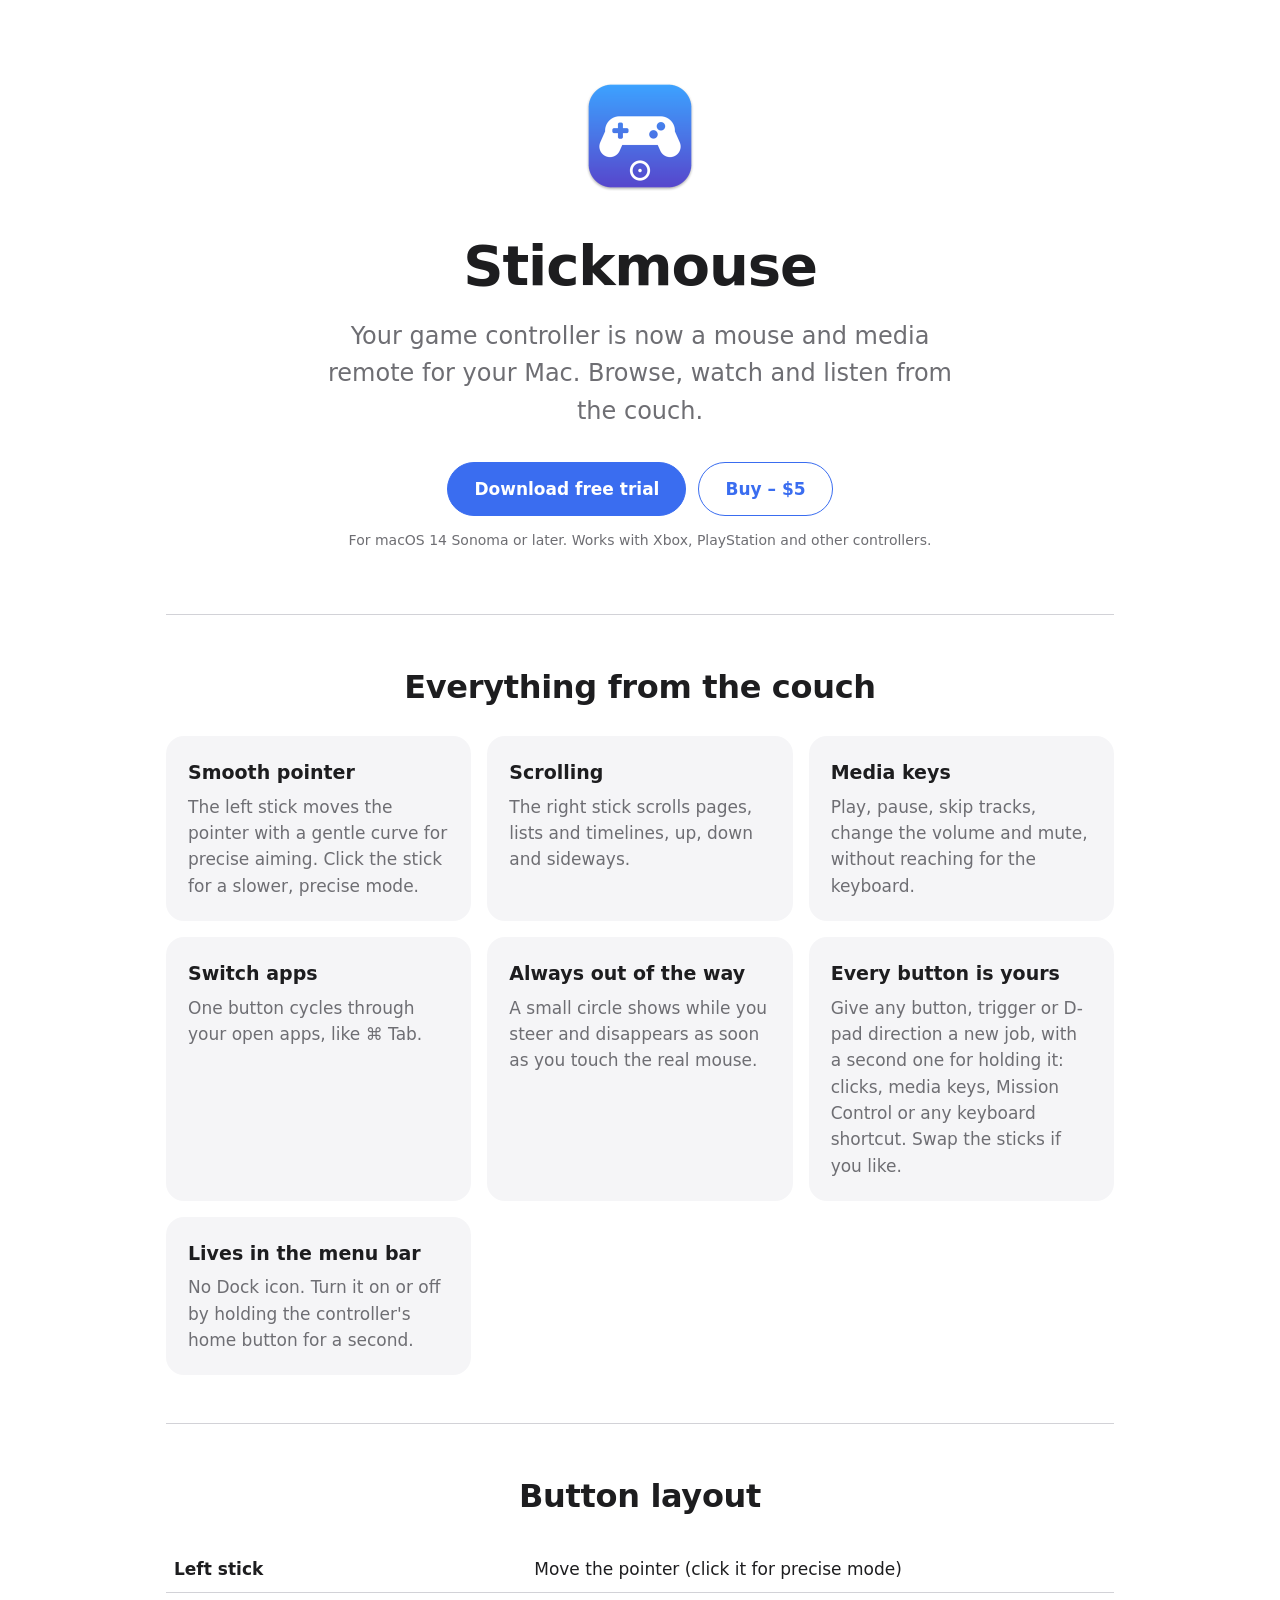
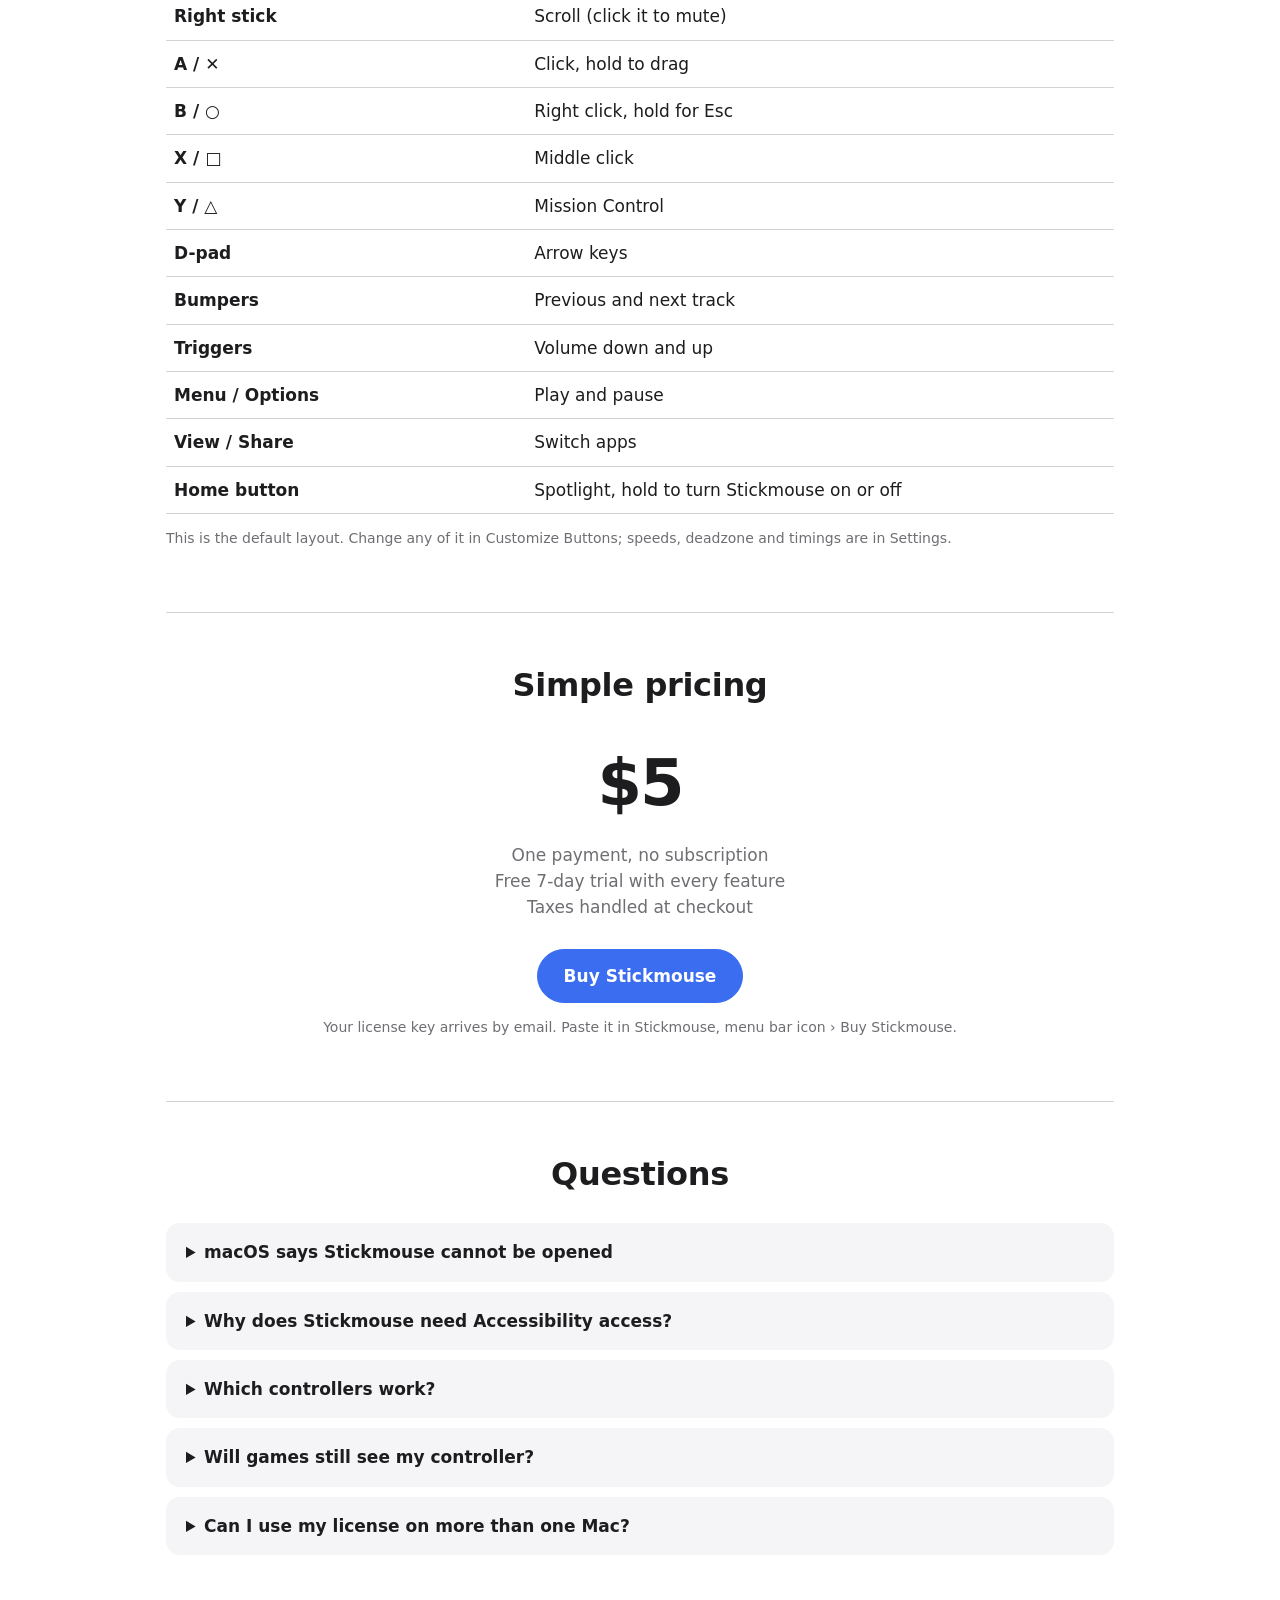
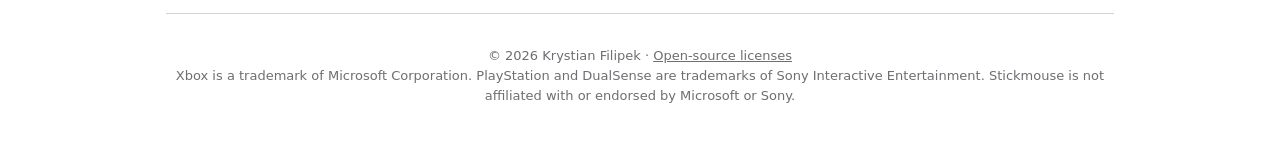
==== website/index.html @ 25c596ce "Let every button be customized Each button, trigger and D-pad direction now has a press action and a" ====
<!doctype html>
<html lang="en">
<head>
<meta charset="utf-8">
<meta name="viewport" content="width=device-width, initial-scale=1">
<title>Stickmouse – your game controller as a Mac mouse</title>
<meta name="description" content="Stickmouse turns your Xbox or PlayStation controller into a mouse and media remote for your Mac. Free 7-day trial, then $5 once.">
<link rel="icon" href="icon.png">
<style>
  :root {
    --bg: #ffffff;
    --surface: #f5f5f7;
    --text: #1d1d1f;
    --muted: #6e6e73;
    --accent: #3a6df0;
    --accent-text: #ffffff;
    --border: #d2d2d7;
  }
  @media (prefers-color-scheme: dark) {
    :root {
      --bg: #111114;
      --surface: #1c1c21;
      --text: #f5f5f7;
      --muted: #a1a1a6;
      --accent: #5b8cff;
      --border: #2e2e35;
    }
  }
  * { box-sizing: border-box; }
  body {
    margin: 0;
    background: var(--bg);
    color: var(--text);
    font: 17px/1.55 -apple-system, BlinkMacSystemFont, "SF Pro Text", system-ui, sans-serif;
  }
  .wrap { max-width: 980px; margin: 0 auto; padding: 0 16px; }
  header { text-align: center; padding: 72px 0 48px; }
  header img { width: 128px; height: 128px; }
  h1 { font-size: clamp(36px, 7vw, 56px); letter-spacing: -0.02em; margin: 16px 0 8px; }
  .tagline { font-size: clamp(19px, 3vw, 24px); color: var(--muted); margin: 0 auto 32px; max-width: 640px; }
  .buttons { display: flex; gap: 12px; justify-content: center; flex-wrap: wrap; }
  .button {
    display: inline-block; padding: 13px 26px; border-radius: 980px; font-weight: 600;
    text-decoration: none; border: 1px solid var(--accent);
  }
  .primary { background: var(--accent); color: var(--accent-text); }
  .secondary { color: var(--accent); }
  .note { color: var(--muted); font-size: 14px; margin-top: 14px; }
  section { padding: 48px 0; border-top: 1px solid var(--border); }
  h2 { font-size: 32px; letter-spacing: -0.01em; margin: 0 0 24px; text-align: center; }
  .grid { display: grid; grid-template-columns: repeat(auto-fit, minmax(260px, 1fr)); gap: 16px; }
  .card { background: var(--surface); border-radius: 18px; padding: 22px; }
  .card h3 { margin: 0 0 6px; font-size: 19px; }
  .card p { margin: 0; color: var(--muted); }
  table { width: 100%; border-collapse: collapse; }
  td { padding: 10px 8px; border-bottom: 1px solid var(--border); vertical-align: top; }
  td:first-child { font-weight: 600; white-space: nowrap; width: 38%; }
  .price { text-align: center; }
  .price .amount { font-size: 64px; font-weight: 700; letter-spacing: -0.03em; }
  .price ul { list-style: none; padding: 0; color: var(--muted); margin: 8px 0 28px; }
  details { background: var(--surface); border-radius: 14px; padding: 16px 20px; margin-bottom: 10px; }
  summary { font-weight: 600; cursor: pointer; }
  details p { color: var(--muted); margin: 10px 0 0; }
  footer { color: var(--muted); font-size: 13px; text-align: center; padding: 32px 0 48px; border-top: 1px solid var(--border); }
  footer a { color: inherit; }
</style>
</head>
<body>
<div class="wrap">
  <header>
    <img src="icon.png" alt="Stickmouse icon">
    <h1>Stickmouse</h1>
    <p class="tagline">Your game controller is now a mouse and media remote for your Mac. Browse, watch and listen from the couch.</p>
    <div class="buttons">
      <a class="button primary" href="downloads/Stickmouse.dmg">Download free trial</a>
      <a class="button secondary" href="#buy">Buy – $5</a>
    </div>
    <p class="note">For macOS 14 Sonoma or later. Works with Xbox, PlayStation and other controllers.</p>
  </header>

  <section>
    <h2>Everything from the couch</h2>
    <div class="grid">
      <div class="card"><h3>Smooth pointer</h3><p>The left stick moves the pointer with a gentle curve for precise aiming. Click the stick for a slower, precise mode.</p></div>
      <div class="card"><h3>Scrolling</h3><p>The right stick scrolls pages, lists and timelines, up, down and sideways.</p></div>
      <div class="card"><h3>Media keys</h3><p>Play, pause, skip tracks, change the volume and mute, without reaching for the keyboard.</p></div>
      <div class="card"><h3>Switch apps</h3><p>One button cycles through your open apps, like ⌘ Tab.</p></div>
      <div class="card"><h3>Always out of the way</h3><p>A small circle shows while you steer and disappears as soon as you touch the real mouse.</p></div>
      <div class="card"><h3>Every button is yours</h3><p>Give any button, trigger or D-pad direction a new job, with a second one for holding it: clicks, media keys, Mission Control or any keyboard shortcut. Swap the sticks if you like.</p></div>
      <div class="card"><h3>Lives in the menu bar</h3><p>No Dock icon. Turn it on or off by holding the controller's home button for a second.</p></div>
    </div>
  </section>

  <section>
    <h2>Button layout</h2>
    <table>
      <tr><td>Left stick</td><td>Move the pointer (click it for precise mode)</td></tr>
      <tr><td>Right stick</td><td>Scroll (click it to mute)</td></tr>
      <tr><td>A / ✕</td><td>Click, hold to drag</td></tr>
      <tr><td>B / ○</td><td>Right click, hold for Esc</td></tr>
      <tr><td>X / □</td><td>Middle click</td></tr>
      <tr><td>Y / △</td><td>Mission Control</td></tr>
      <tr><td>D-pad</td><td>Arrow keys</td></tr>
      <tr><td>Bumpers</td><td>Previous and next track</td></tr>
      <tr><td>Triggers</td><td>Volume down and up</td></tr>
      <tr><td>Menu / Options</td><td>Play and pause</td></tr>
      <tr><td>View / Share</td><td>Switch apps</td></tr>
      <tr><td>Home button</td><td>Spotlight, hold to turn Stickmouse on or off</td></tr>
    </table>
    <p class="note">This is the default layout. Change any of it in Customize Buttons; speeds, deadzone and timings are in Settings.</p>
  </section>

  <section id="buy" class="price">
    <h2>Simple pricing</h2>
    <div class="amount">$5</div>
    <ul>
      <li>One payment, no subscription</li>
      <li>Free 7-day trial with every feature</li>
      <li>Taxes handled at checkout</li>
    </ul>
    <!-- Replace with the Polar checkout link for the Stickmouse product. -->
    <a class="button primary" href="https://buy.polar.sh/REPLACE_WITH_CHECKOUT_LINK">Buy Stickmouse</a>
    <p class="note">Your license key arrives by email. Paste it in Stickmouse, menu bar icon › Buy Stickmouse.</p>
  </section>

  <section>
    <h2>Questions</h2>
    <details>
      <summary>macOS says Stickmouse cannot be opened</summary>
      <p>Stickmouse is not distributed through the App Store. Open System Settings › Privacy &amp; Security, scroll down and click "Open Anyway" next to Stickmouse. You only need to do this once.</p>
    </details>
    <details>
      <summary>Why does Stickmouse need Accessibility access?</summary>
      <p>macOS only lets apps with Accessibility access move the pointer, click and press keys. Stickmouse uses it for nothing else, and it never connects to the internet except to check your license key.</p>
    </details>
    <details>
      <summary>Which controllers work?</summary>
      <p>Any controller macOS supports: Xbox Wireless, Xbox Elite, PlayStation DualShock 4 and DualSense, and most MFi controllers, over Bluetooth or USB.</p>
    </details>
    <details>
      <summary>Will games still see my controller?</summary>
      <p>Yes. Hold the home button for a second to turn Stickmouse off while you play, and again to turn it back on.</p>
    </details>
    <details>
      <summary>Can I use my license on more than one Mac?</summary>
      <p>Yes, one license works on up to 3 of your Macs.</p>
    </details>
  </section>

  <footer>
    © 2026 Krystian Filipek ·
    <a href="THIRD_PARTY_LICENSES.html">Open-source licenses</a><br>
    Xbox is a trademark of Microsoft Corporation. PlayStation and DualSense are trademarks of Sony Interactive Entertainment.
    Stickmouse is not affiliated with or endorsed by Microsoft or Sony.
  </footer>
</div>
</body>
</html>
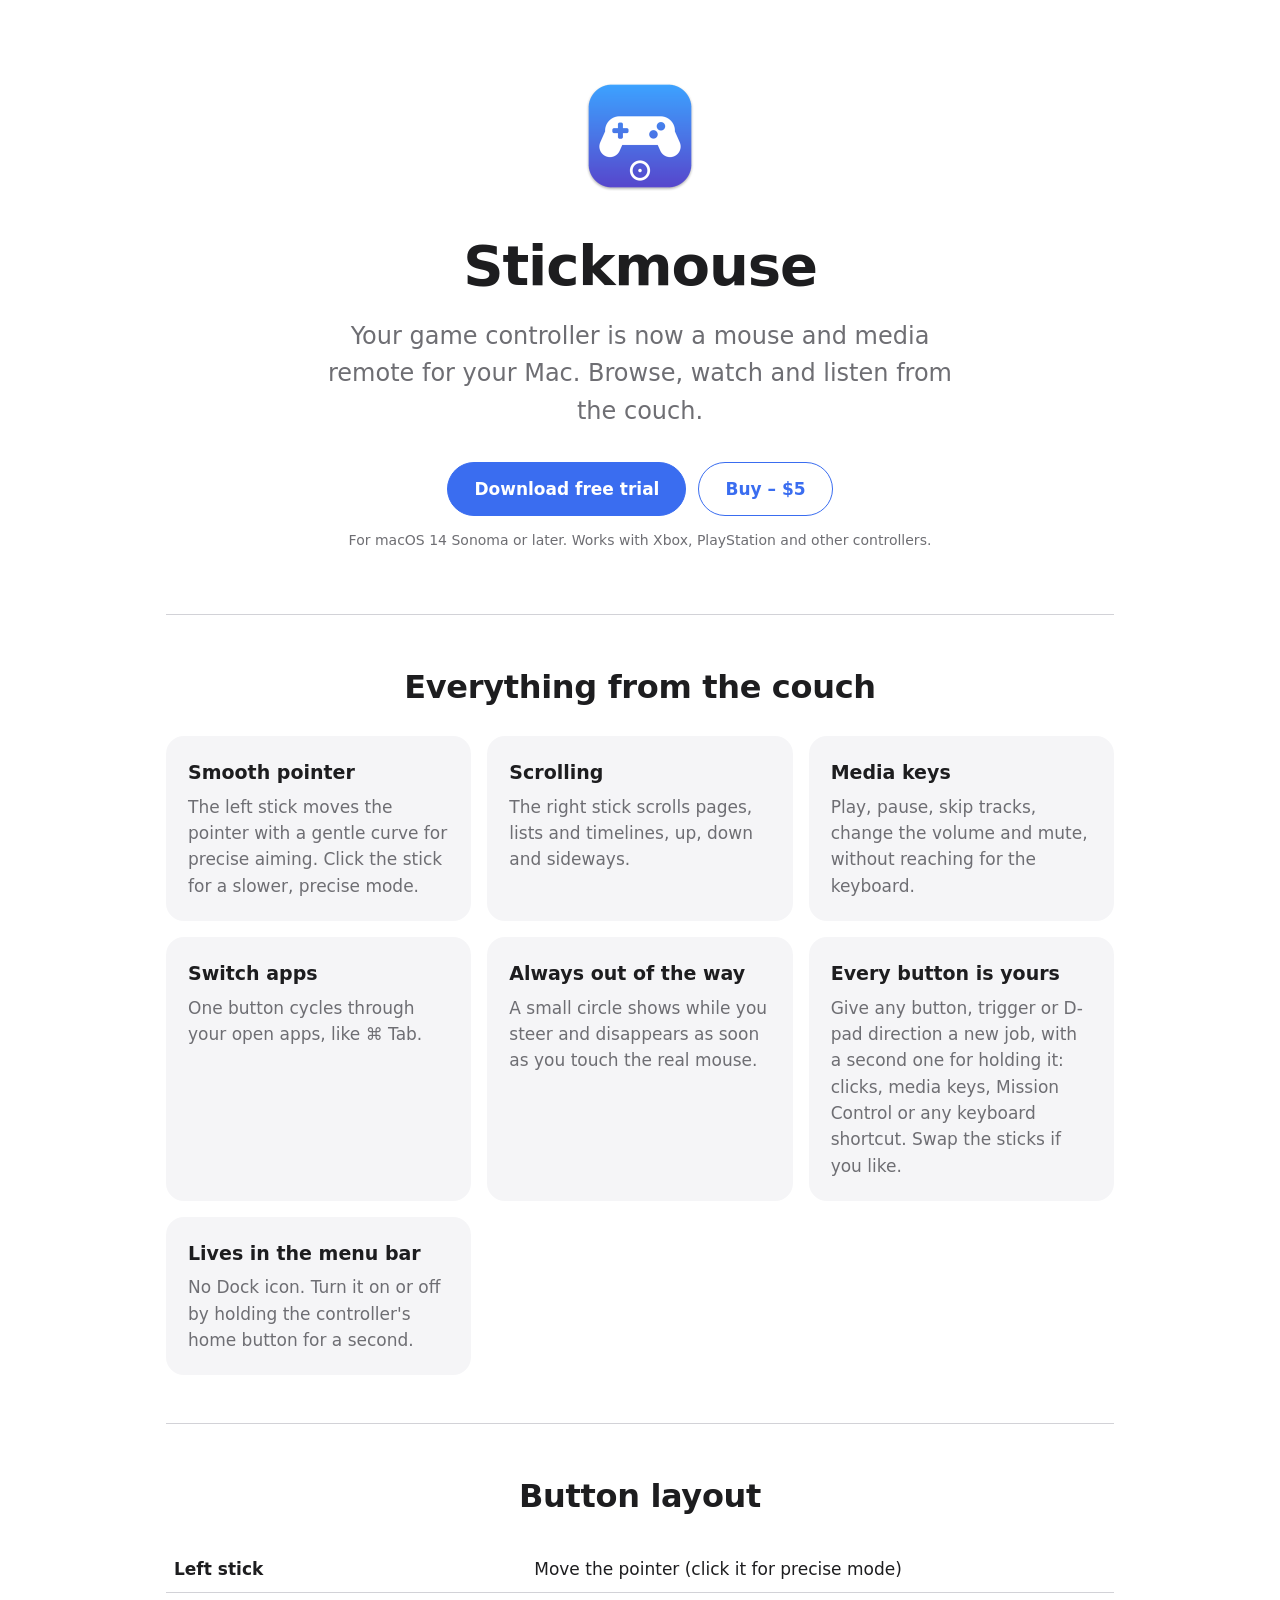
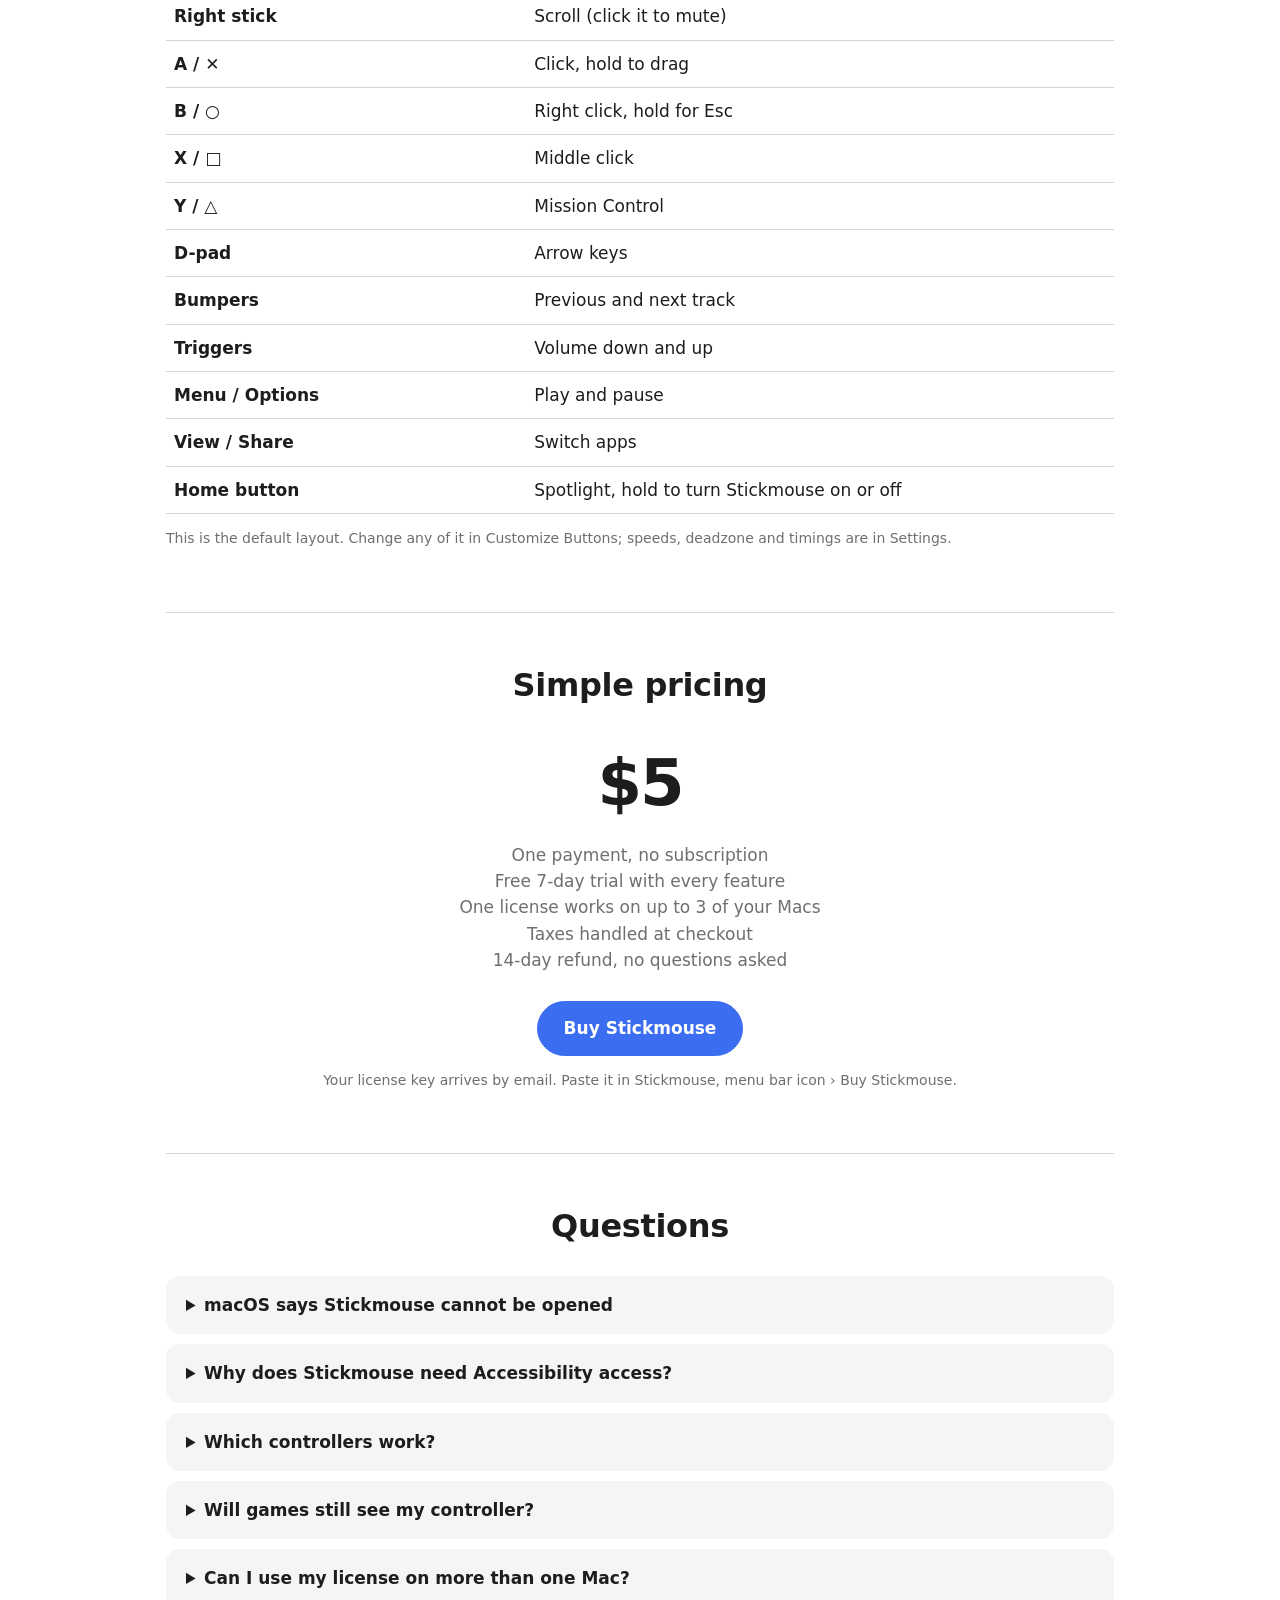
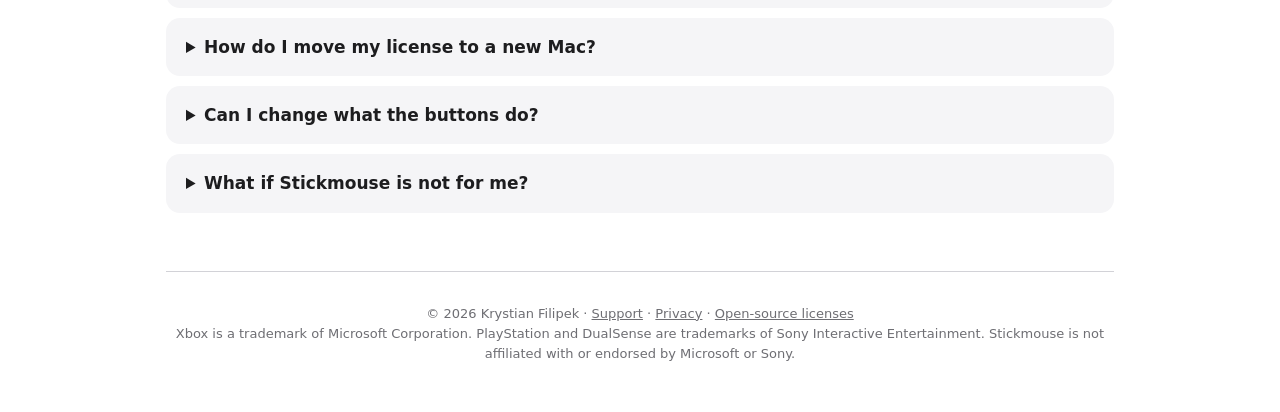
==== commit a7ad780c: "Prepare website for launch Add refund policy, 3-Mac license note, license transfer, customization an" ====
--- a/website/index.html
+++ b/website/index.html
@@ -5,6 +5,17 @@
 <meta name="viewport" content="width=device-width, initial-scale=1">
 <title>Stickmouse – your game controller as a Mac mouse</title>
 <meta name="description" content="Stickmouse turns your Xbox or PlayStation controller into a mouse and media remote for your Mac. Free 7-day trial, then $5 once.">
+<link rel="canonical" href="https://stickmouse.app/">
+<meta name="theme-color" content="#ffffff" media="(prefers-color-scheme: light)">
+<meta name="theme-color" content="#111114" media="(prefers-color-scheme: dark)">
+<meta property="og:type" content="website">
+<meta property="og:url" content="https://stickmouse.app/">
+<meta property="og:site_name" content="Stickmouse">
+<meta property="og:title" content="Stickmouse – your game controller as a Mac mouse">
+<meta property="og:description" content="Turn your Xbox or PlayStation controller into a mouse and media remote for your Mac. Free 7-day trial, then $5 once.">
+<meta property="og:image" content="https://stickmouse.app/icon.png">
+<meta property="og:image:alt" content="Stickmouse icon">
+<meta name="twitter:card" content="summary">
 <link rel="icon" href="icon.png">
 <style>
   :root {
@@ -61,6 +72,7 @@
   details { background: var(--surface); border-radius: 14px; padding: 16px 20px; margin-bottom: 10px; }
   summary { font-weight: 600; cursor: pointer; }
   details p { color: var(--muted); margin: 10px 0 0; }
+  details a { color: var(--accent); }
   footer { color: var(--muted); font-size: 13px; text-align: center; padding: 32px 0 48px; border-top: 1px solid var(--border); }
   footer a { color: inherit; }
 </style>
@@ -116,9 +128,11 @@
     <ul>
       <li>One payment, no subscription</li>
       <li>Free 7-day trial with every feature</li>
+      <li>One license works on up to 3 of your Macs</li>
       <li>Taxes handled at checkout</li>
+      <li>14-day refund, no questions asked</li>
     </ul>
-    <!-- Replace with the Polar checkout link for the Stickmouse product. -->
+    <!-- TODO(owner): replace REPLACE_WITH_CHECKOUT_LINK with the Polar checkout link for the Stickmouse product. -->
     <a class="button primary" href="https://buy.polar.sh/REPLACE_WITH_CHECKOUT_LINK">Buy Stickmouse</a>
     <p class="note">Your license key arrives by email. Paste it in Stickmouse, menu bar icon › Buy Stickmouse.</p>
   </section>
@@ -131,7 +145,7 @@
     </details>
     <details>
       <summary>Why does Stickmouse need Accessibility access?</summary>
-      <p>macOS only lets apps with Accessibility access move the pointer, click and press keys. Stickmouse uses it for nothing else, and it never connects to the internet except to check your license key.</p>
+      <p>macOS only lets apps with Accessibility access move the pointer, click and press keys. Stickmouse uses it for nothing else. It only goes online to check your license key and to look for updates; see the <a href="privacy.html">privacy policy</a>.</p>
     </details>
     <details>
       <summary>Which controllers work?</summary>
@@ -145,10 +159,24 @@
       <summary>Can I use my license on more than one Mac?</summary>
       <p>Yes, one license works on up to 3 of your Macs.</p>
     </details>
+    <details>
+      <summary>How do I move my license to a new Mac?</summary>
+      <p>On the old Mac, open the Stickmouse menu › License… and click Deactivate on This Mac. Then enter the same key on the new Mac. If the old Mac is gone, <a href="https://github.com/felipekrystianek/stickmouse-support">open an issue</a> and I will free up the slot.</p>
+    </details>
+    <details>
+      <summary>Can I change what the buttons do?</summary>
+      <p>Yes, every button is customizable. Give any button, trigger or D-pad direction one action for a press and another for holding it: a click, a media key, Mission Control or any keyboard shortcut. You can also swap the left and right sticks. Open Customize Buttons from the menu bar icon.</p>
+    </details>
+    <details>
+      <summary>What if Stickmouse is not for me?</summary>
+      <p>You get a full refund within 14 days of purchase, no questions asked. Reply to the receipt email from Polar, or <a href="https://github.com/felipekrystianek/stickmouse-support">open an issue</a> on the support page, and include your order email.</p>
+    </details>
   </section>
 
   <footer>
     © 2026 Krystian Filipek ·
+    <a href="https://github.com/felipekrystianek/stickmouse-support">Support</a> ·
+    <a href="privacy.html">Privacy</a> ·
     <a href="THIRD_PARTY_LICENSES.html">Open-source licenses</a><br>
     Xbox is a trademark of Microsoft Corporation. PlayStation and DualSense are trademarks of Sony Interactive Entertainment.
     Stickmouse is not affiliated with or endorsed by Microsoft or Sony.
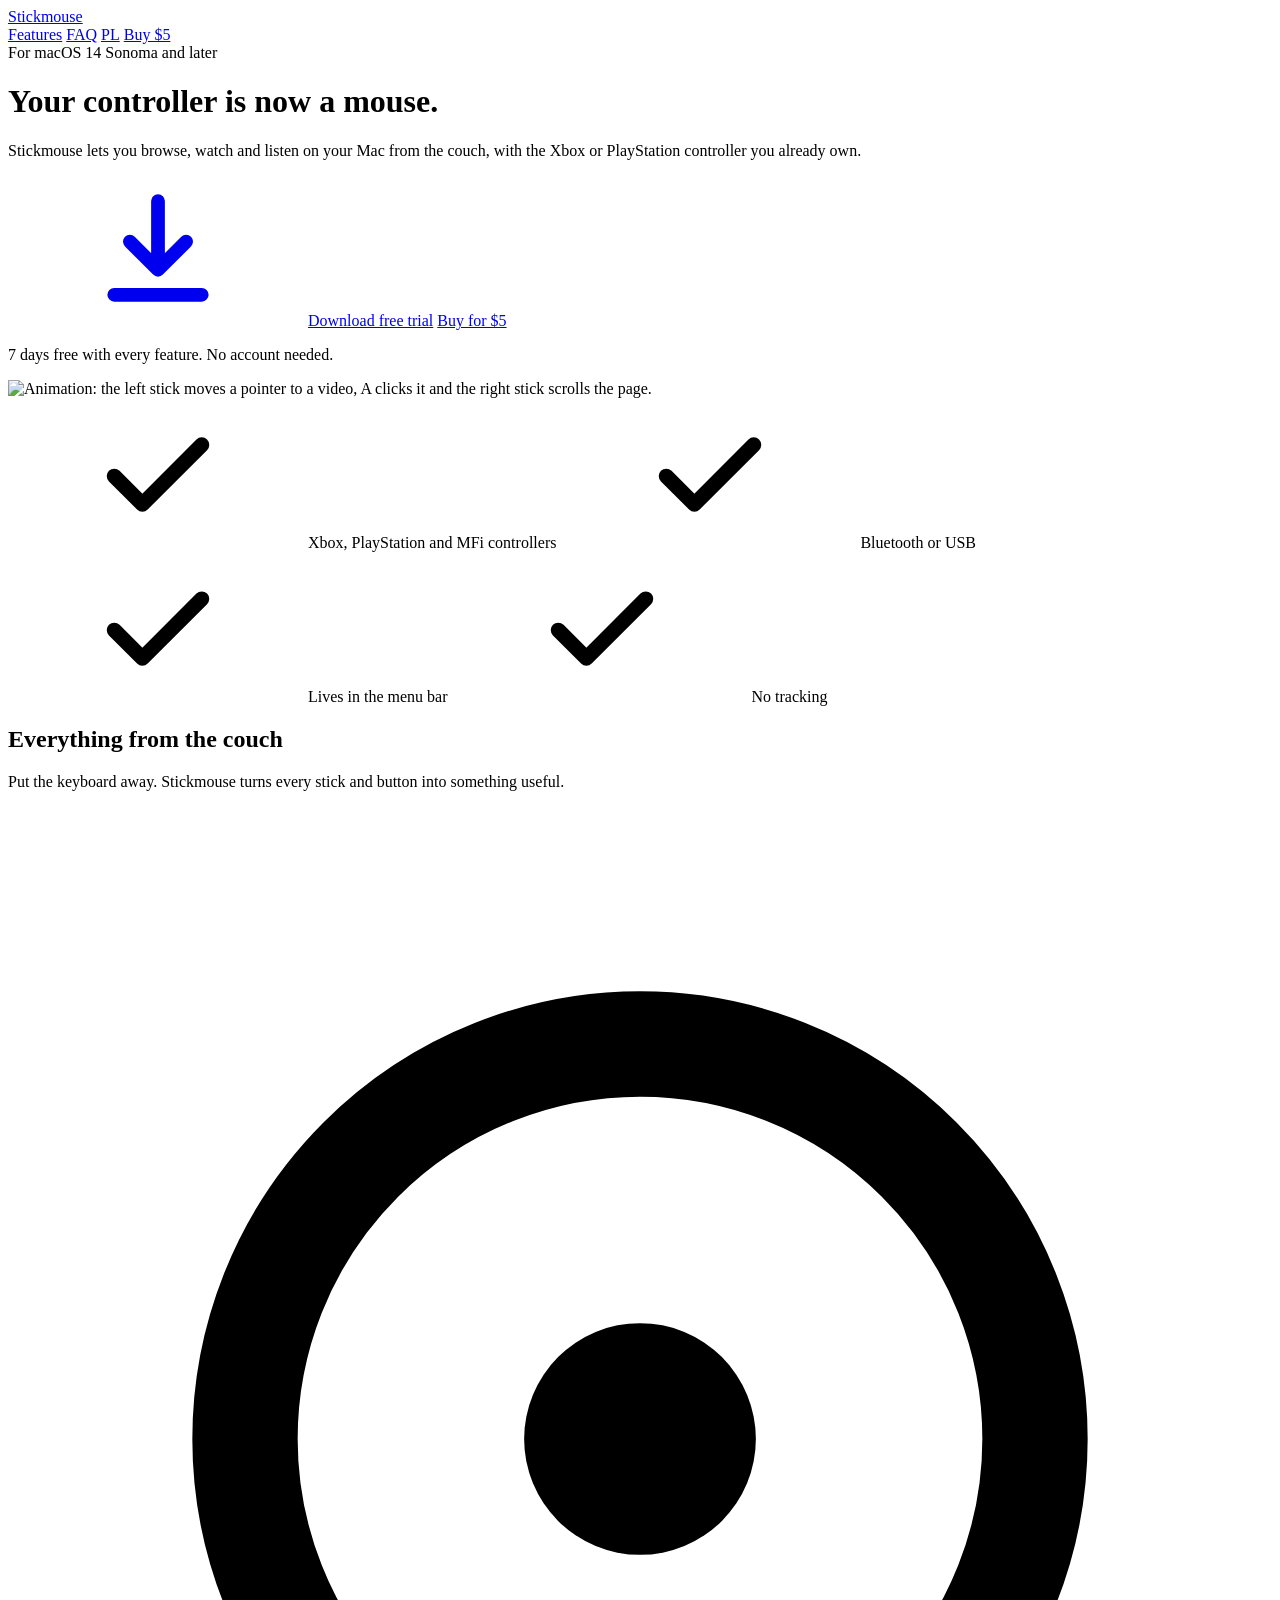
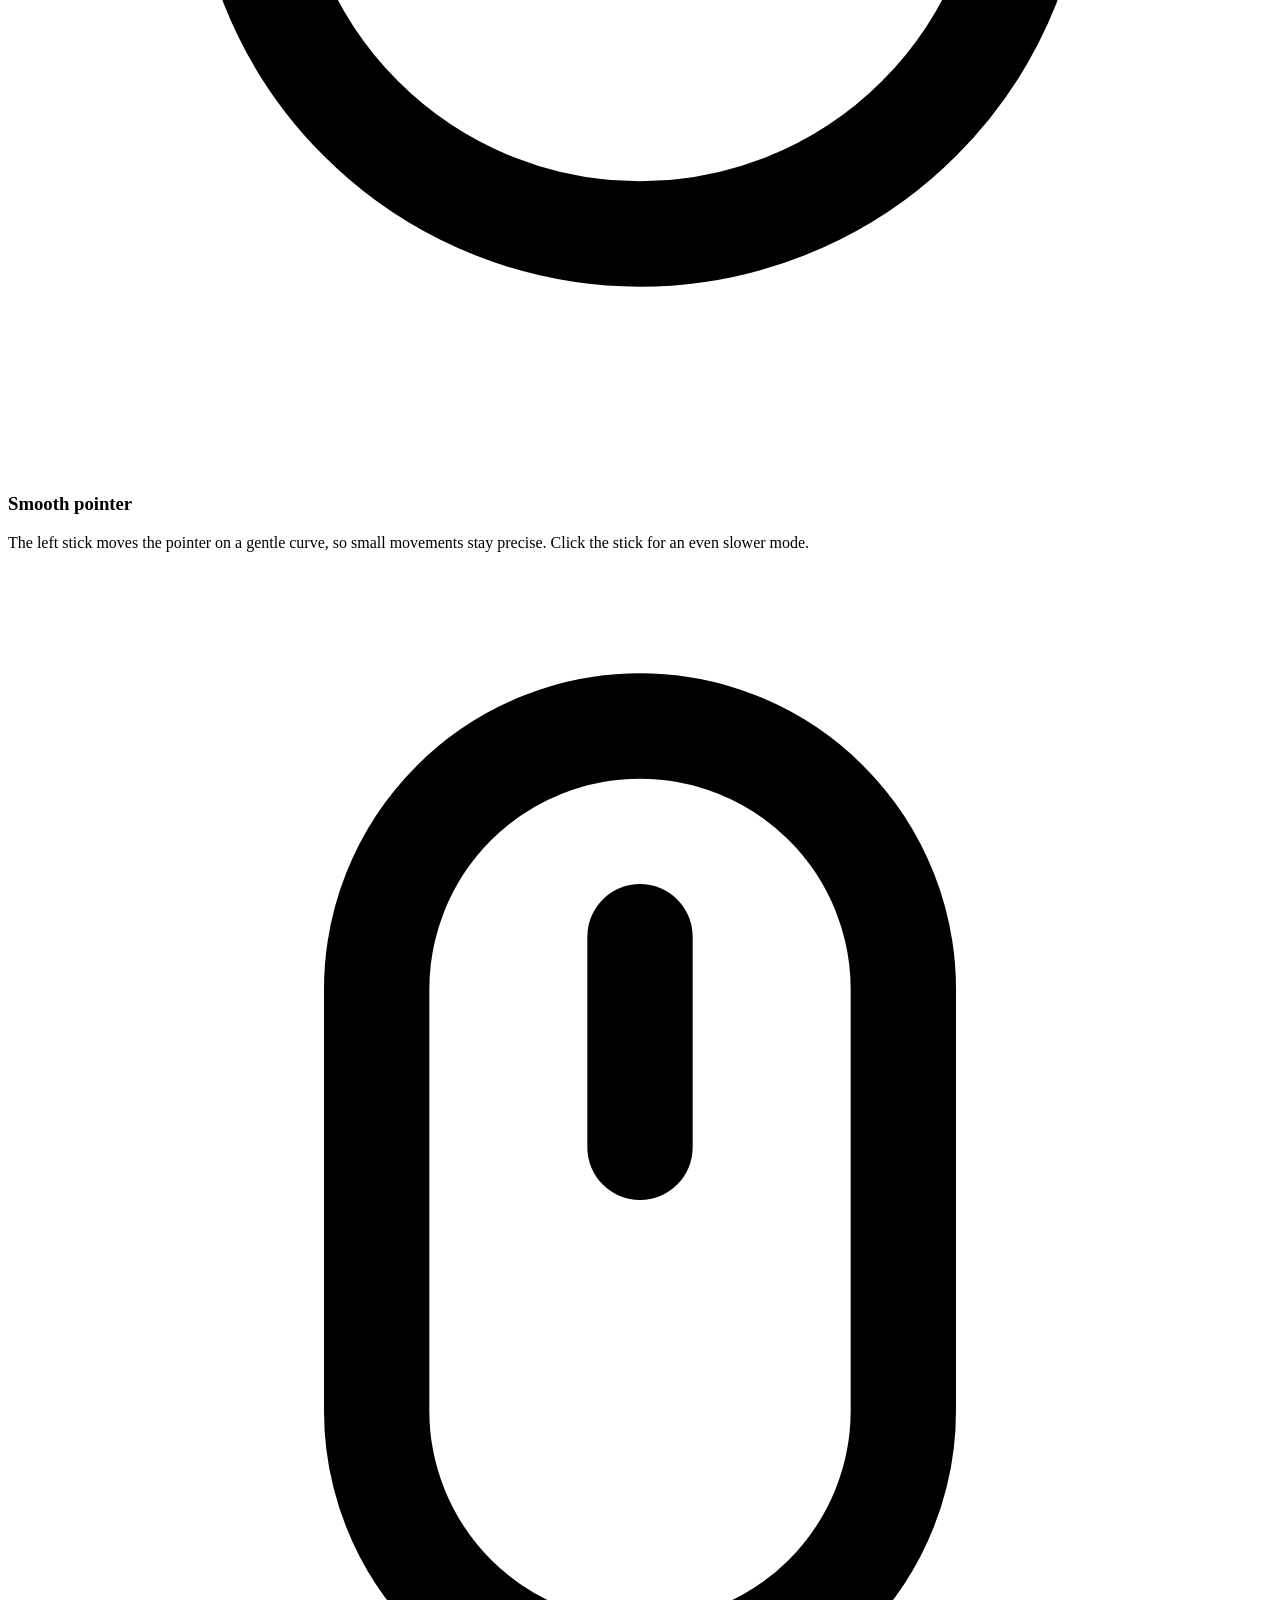
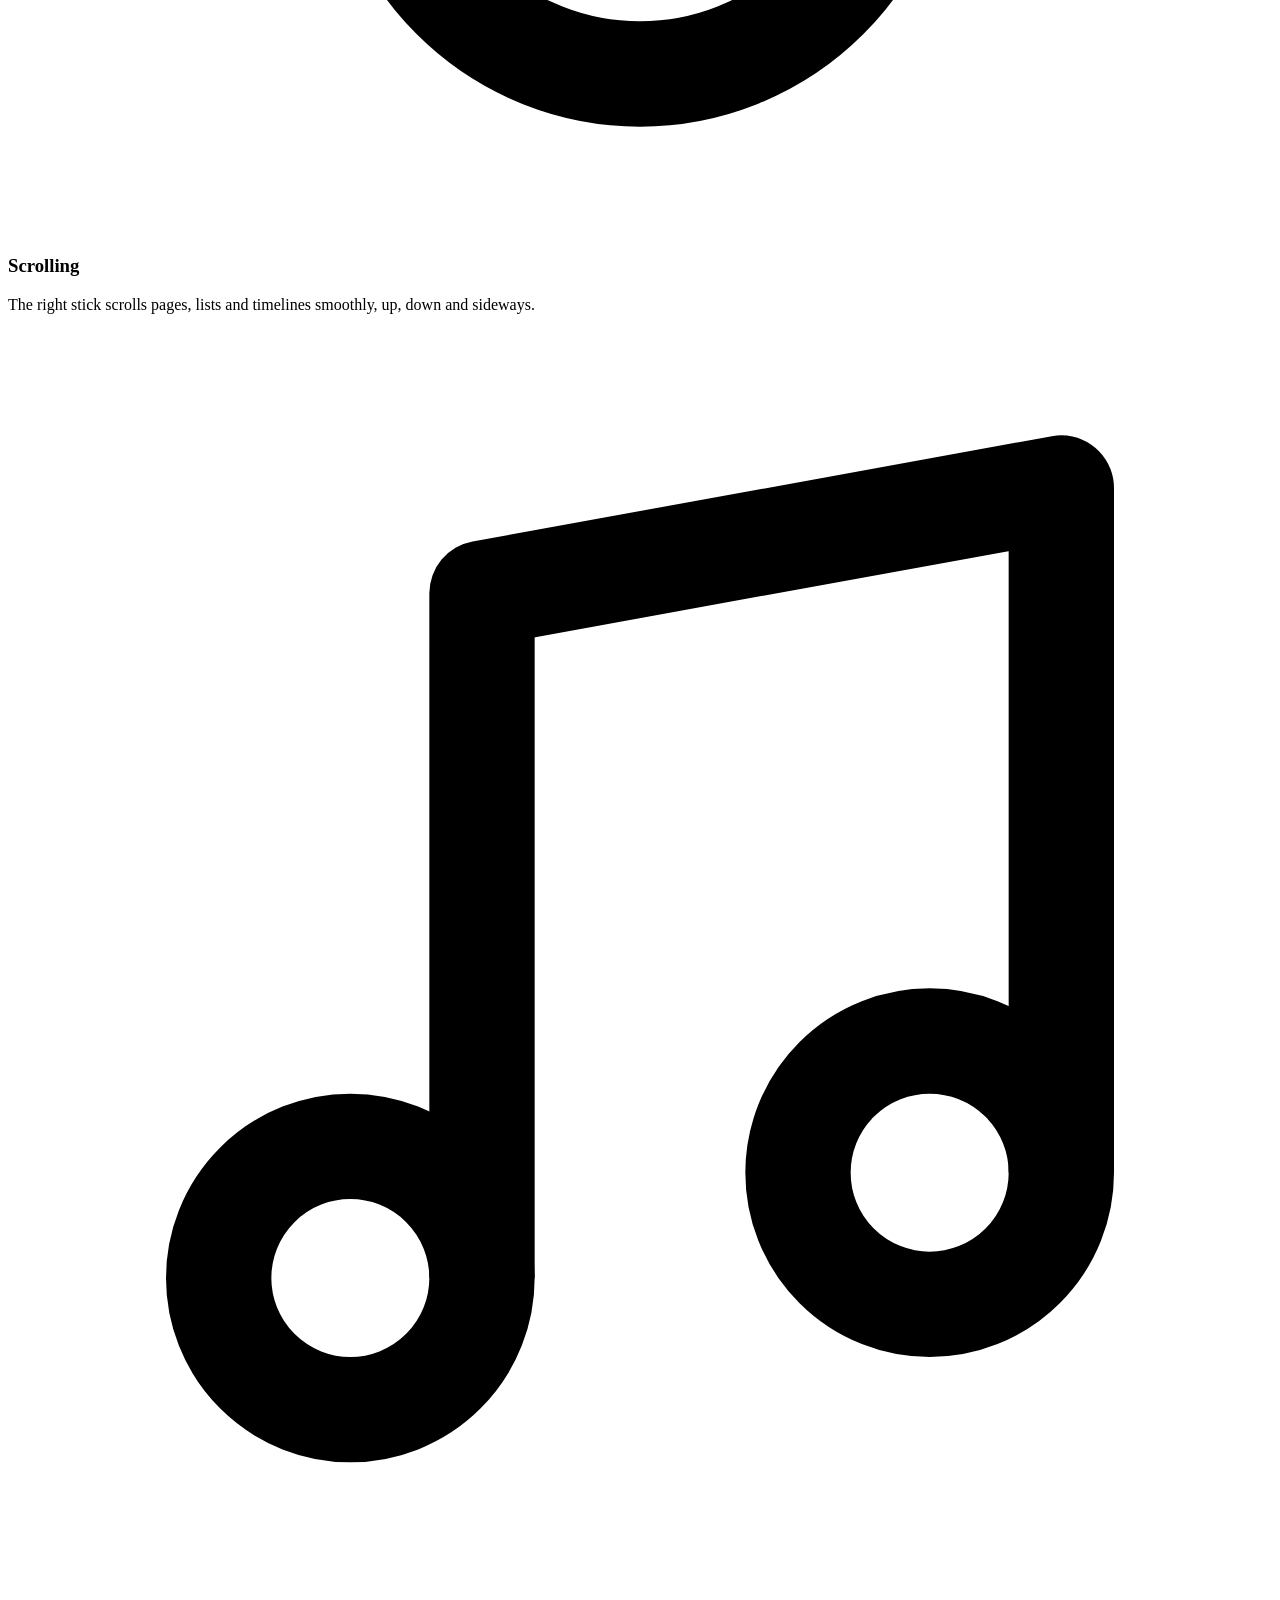
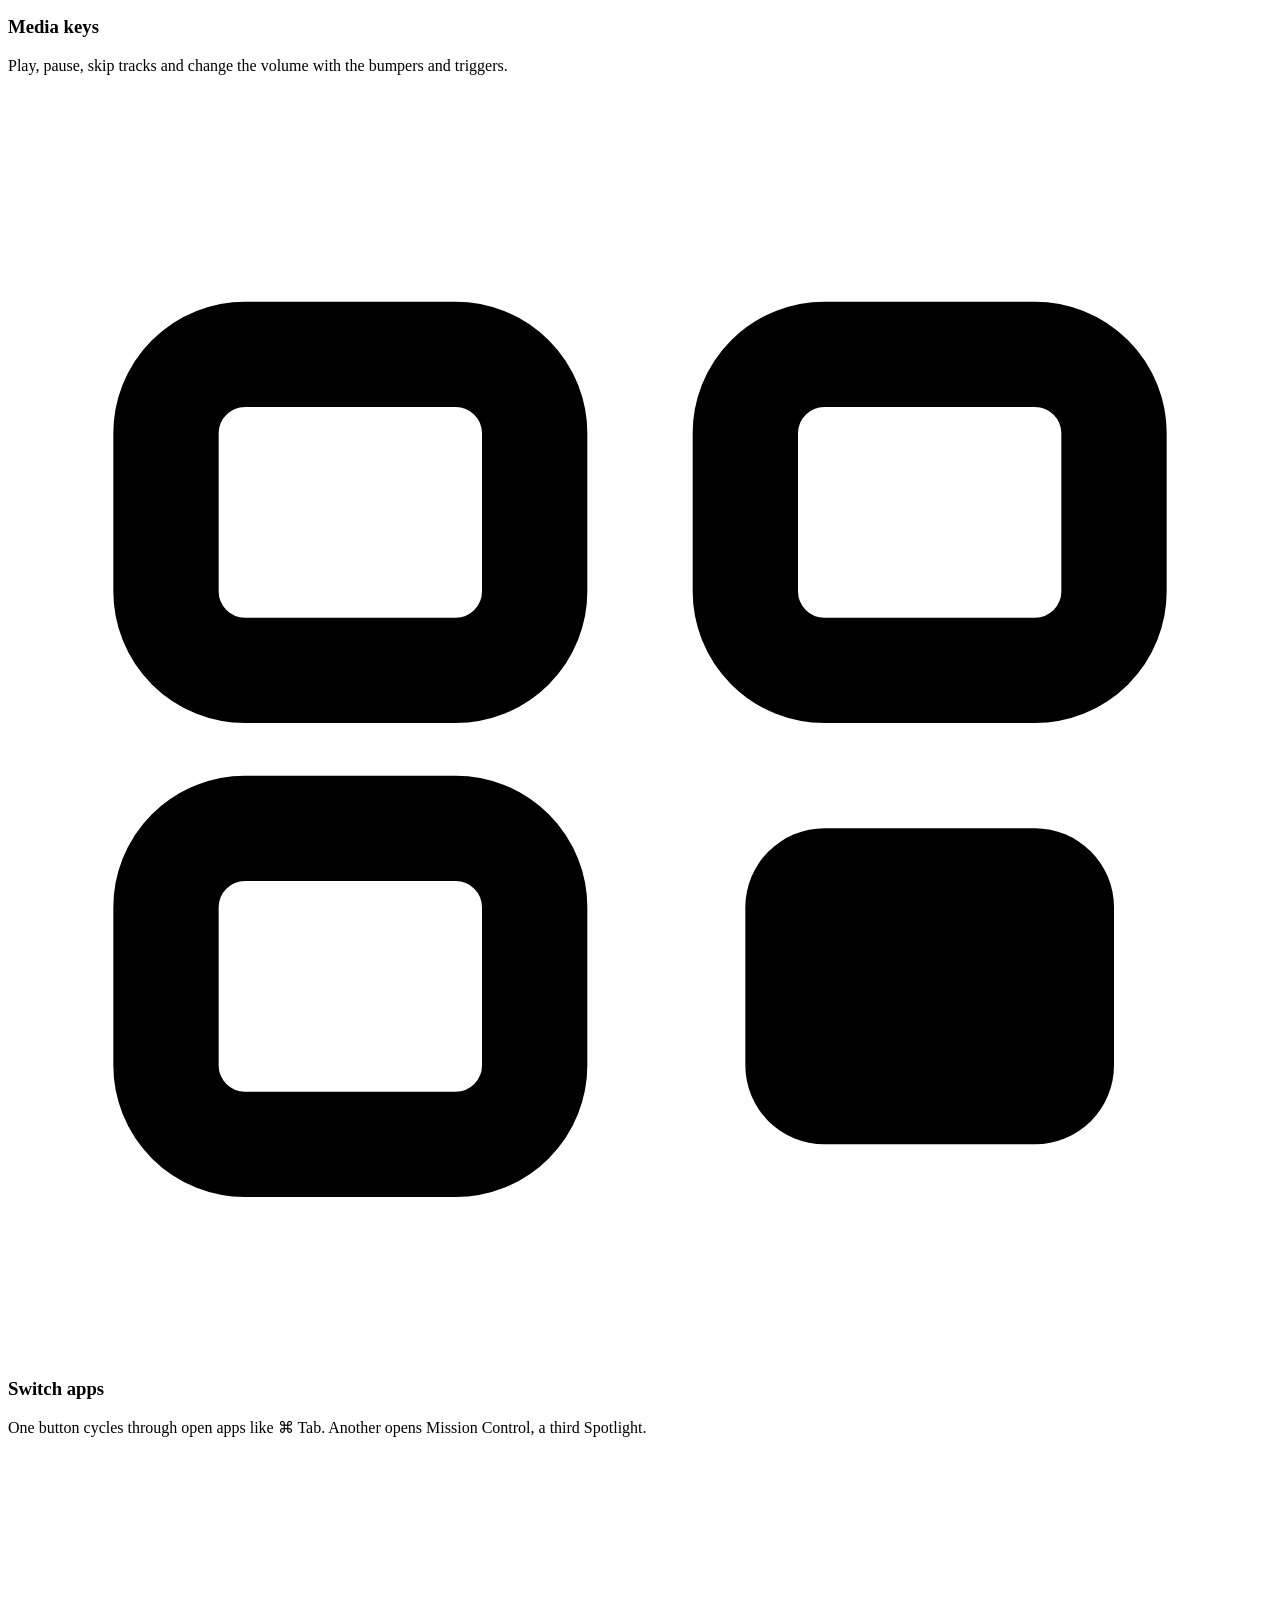
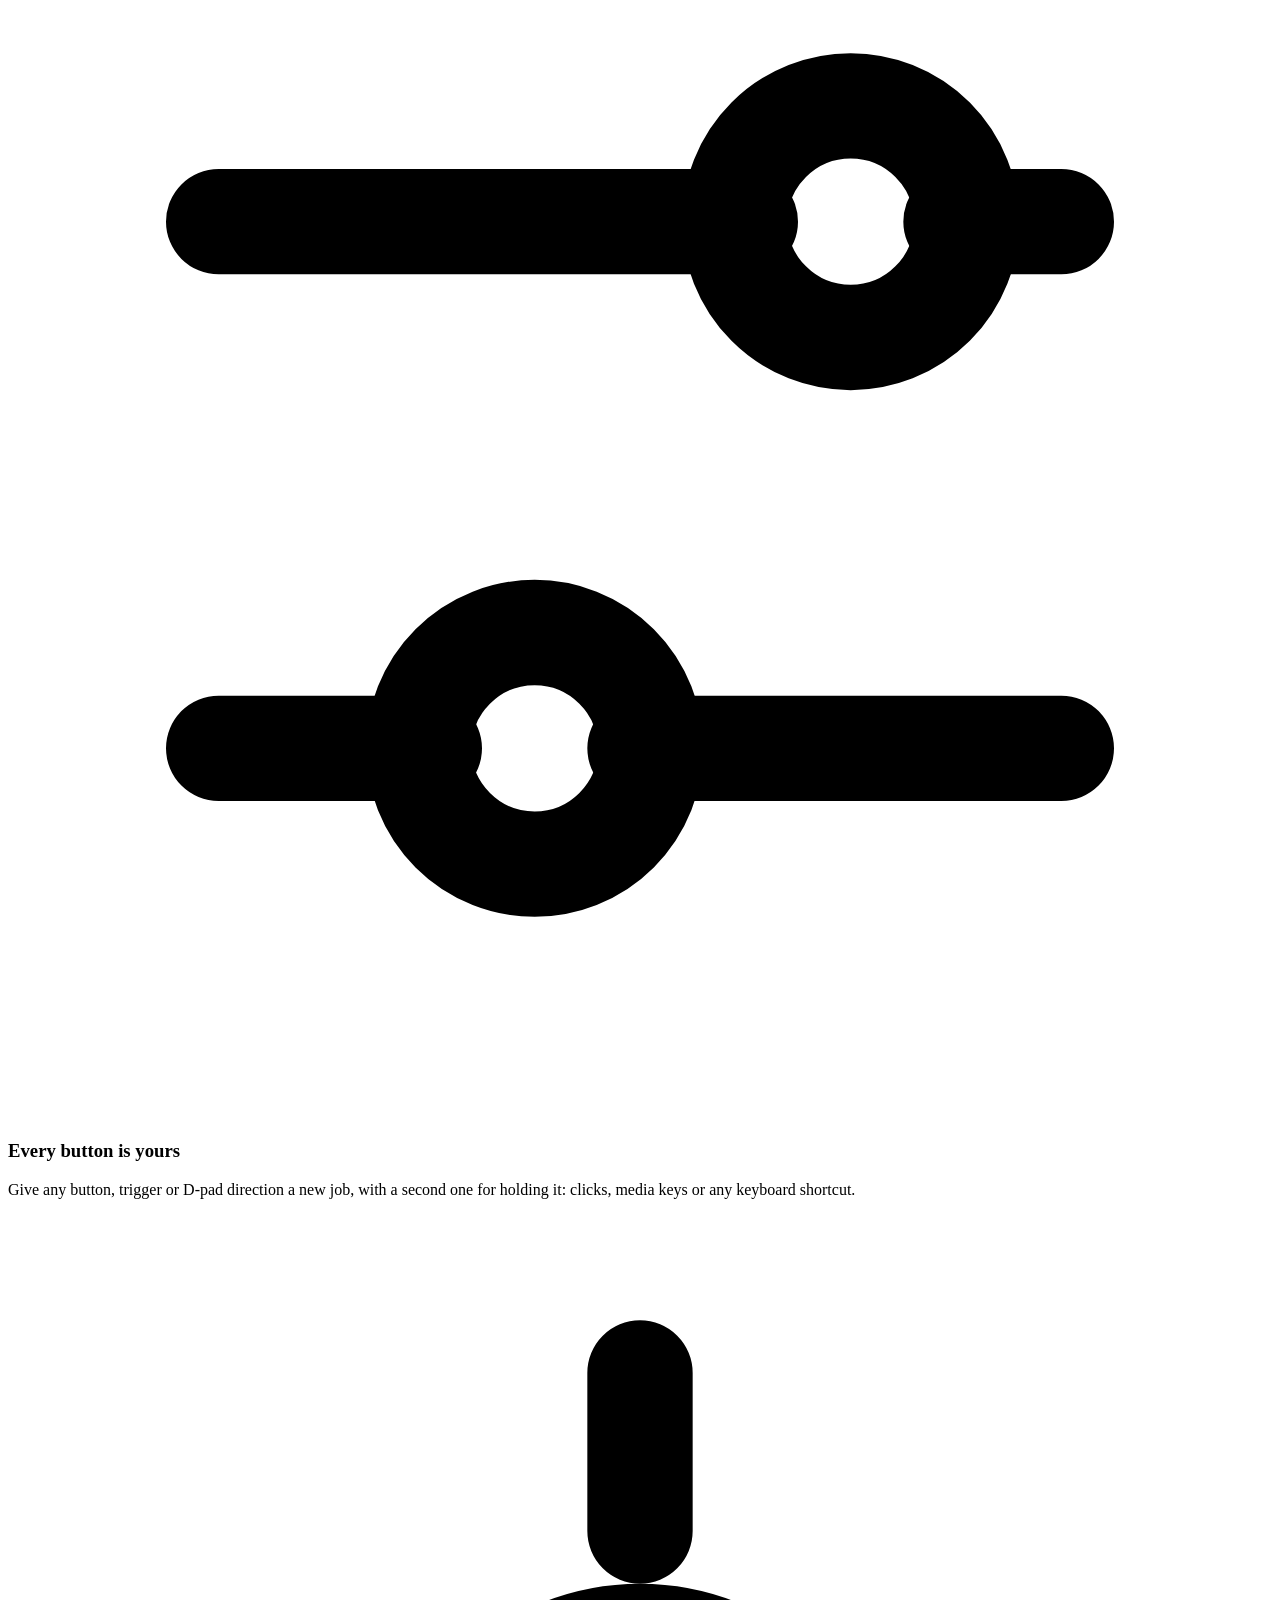
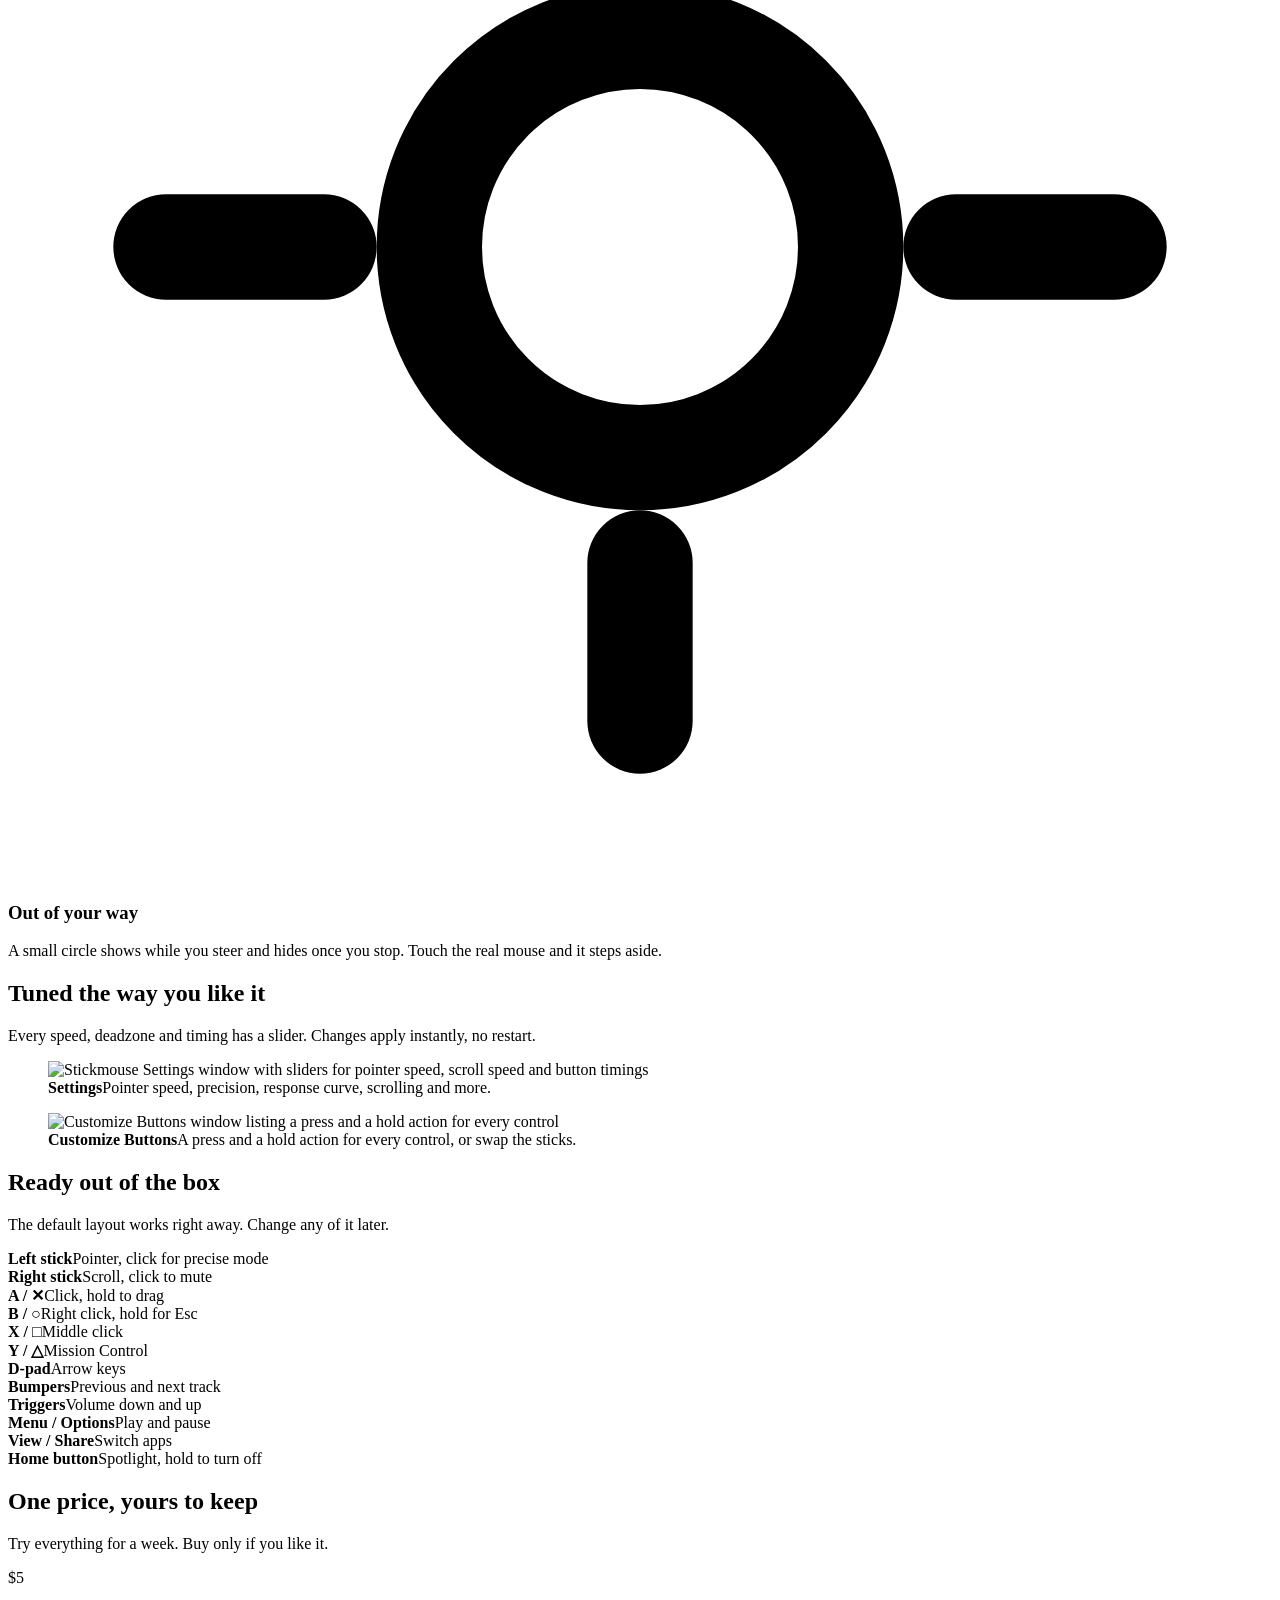
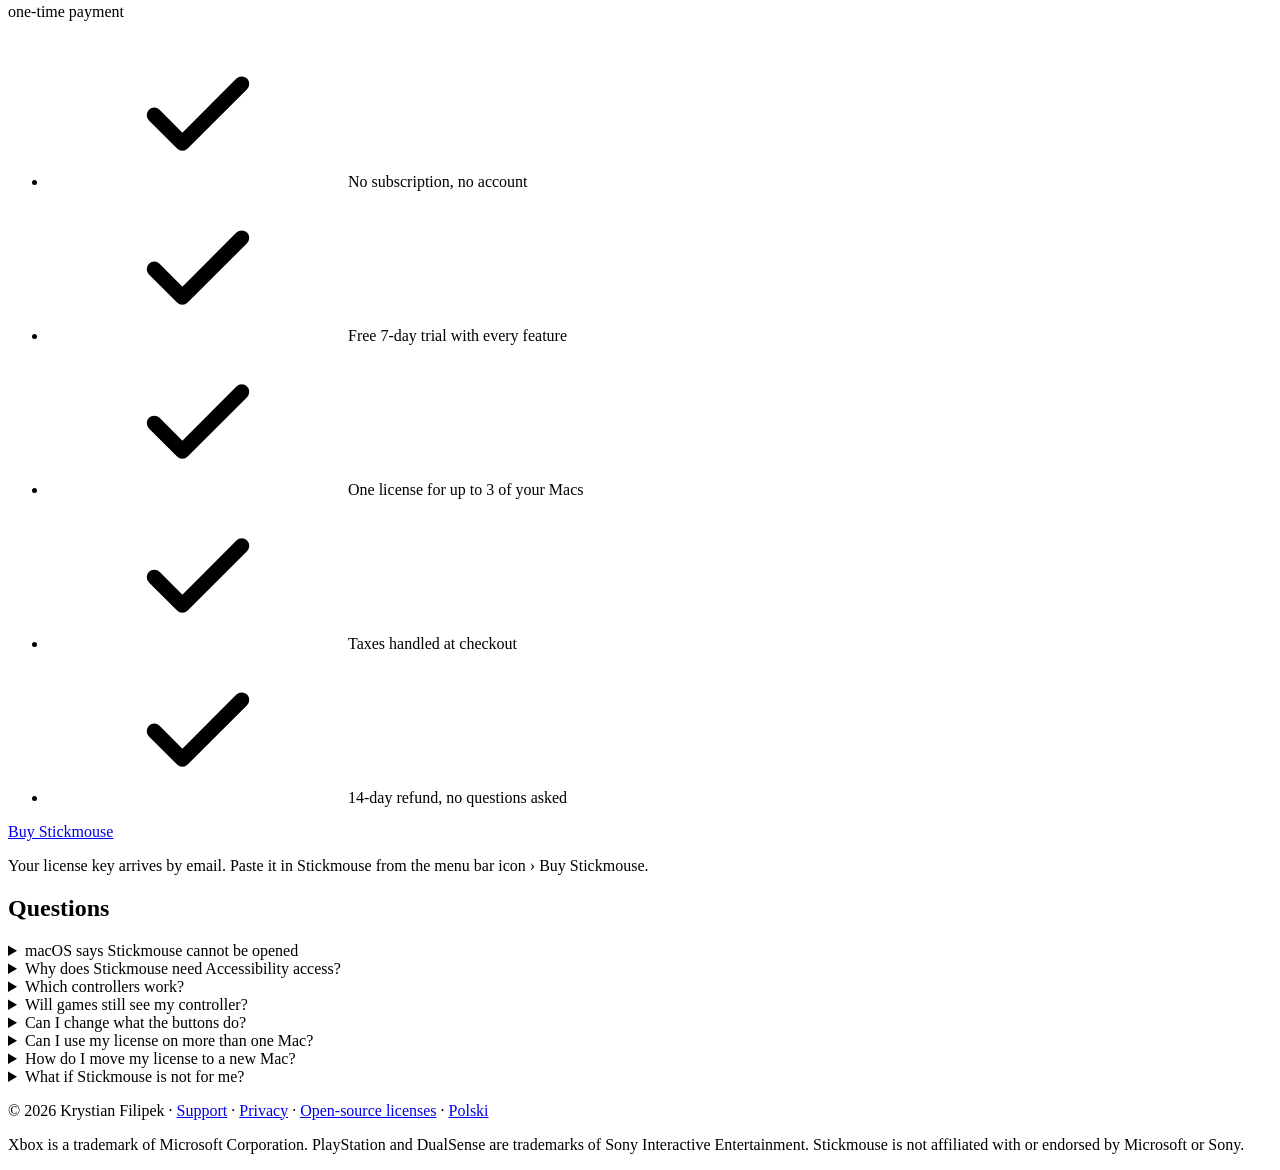
==== commit 65070281: "Redesign the website and add a Polish version - New landing page with an animated SVG demo (no scrip" ====
--- a/website/index.html
+++ b/website/index.html
@@ -6,8 +6,11 @@
 <title>Stickmouse – your game controller as a Mac mouse</title>
 <meta name="description" content="Stickmouse turns your Xbox or PlayStation controller into a mouse and media remote for your Mac. Free 7-day trial, then $5 once.">
 <link rel="canonical" href="https://stickmouse.app/">
+<link rel="alternate" hreflang="en" href="https://stickmouse.app/">
+<link rel="alternate" hreflang="pl" href="https://stickmouse.app/pl/">
+<link rel="alternate" hreflang="x-default" href="https://stickmouse.app/">
 <meta name="theme-color" content="#ffffff" media="(prefers-color-scheme: light)">
-<meta name="theme-color" content="#111114" media="(prefers-color-scheme: dark)">
+<meta name="theme-color" content="#0f0f12" media="(prefers-color-scheme: dark)">
 <meta property="og:type" content="website">
 <meta property="og:url" content="https://stickmouse.app/">
 <meta property="og:site_name" content="Stickmouse">
@@ -16,171 +19,214 @@
 <meta property="og:image" content="https://stickmouse.app/icon.png">
 <meta property="og:image:alt" content="Stickmouse icon">
 <meta name="twitter:card" content="summary">
-<link rel="icon" href="icon.png">
-<style>
-  :root {
-    --bg: #ffffff;
-    --surface: #f5f5f7;
-    --text: #1d1d1f;
-    --muted: #6e6e73;
-    --accent: #3a6df0;
-    --accent-text: #ffffff;
-    --border: #d2d2d7;
-  }
-  @media (prefers-color-scheme: dark) {
-    :root {
-      --bg: #111114;
-      --surface: #1c1c21;
-      --text: #f5f5f7;
-      --muted: #a1a1a6;
-      --accent: #5b8cff;
-      --border: #2e2e35;
-    }
-  }
-  * { box-sizing: border-box; }
-  body {
-    margin: 0;
-    background: var(--bg);
-    color: var(--text);
-    font: 17px/1.55 -apple-system, BlinkMacSystemFont, "SF Pro Text", system-ui, sans-serif;
-  }
-  .wrap { max-width: 980px; margin: 0 auto; padding: 0 16px; }
-  header { text-align: center; padding: 72px 0 48px; }
-  header img { width: 128px; height: 128px; }
-  h1 { font-size: clamp(36px, 7vw, 56px); letter-spacing: -0.02em; margin: 16px 0 8px; }
-  .tagline { font-size: clamp(19px, 3vw, 24px); color: var(--muted); margin: 0 auto 32px; max-width: 640px; }
-  .buttons { display: flex; gap: 12px; justify-content: center; flex-wrap: wrap; }
-  .button {
-    display: inline-block; padding: 13px 26px; border-radius: 980px; font-weight: 600;
-    text-decoration: none; border: 1px solid var(--accent);
-  }
-  .primary { background: var(--accent); color: var(--accent-text); }
-  .secondary { color: var(--accent); }
-  .note { color: var(--muted); font-size: 14px; margin-top: 14px; }
-  section { padding: 48px 0; border-top: 1px solid var(--border); }
-  h2 { font-size: 32px; letter-spacing: -0.01em; margin: 0 0 24px; text-align: center; }
-  .grid { display: grid; grid-template-columns: repeat(auto-fit, minmax(260px, 1fr)); gap: 16px; }
-  .card { background: var(--surface); border-radius: 18px; padding: 22px; }
-  .card h3 { margin: 0 0 6px; font-size: 19px; }
-  .card p { margin: 0; color: var(--muted); }
-  table { width: 100%; border-collapse: collapse; }
-  td { padding: 10px 8px; border-bottom: 1px solid var(--border); vertical-align: top; }
-  td:first-child { font-weight: 600; white-space: nowrap; width: 38%; }
-  .price { text-align: center; }
-  .price .amount { font-size: 64px; font-weight: 700; letter-spacing: -0.03em; }
-  .price ul { list-style: none; padding: 0; color: var(--muted); margin: 8px 0 28px; }
-  details { background: var(--surface); border-radius: 14px; padding: 16px 20px; margin-bottom: 10px; }
-  summary { font-weight: 600; cursor: pointer; }
-  details p { color: var(--muted); margin: 10px 0 0; }
-  details a { color: var(--accent); }
-  footer { color: var(--muted); font-size: 13px; text-align: center; padding: 32px 0 48px; border-top: 1px solid var(--border); }
-  footer a { color: inherit; }
-</style>
+<link rel="icon" href="/icon.png">
+<link rel="stylesheet" href="/style.css">
 </head>
 <body>
-<div class="wrap">
-  <header>
-    <img src="icon.png" alt="Stickmouse icon">
-    <h1>Stickmouse</h1>
-    <p class="tagline">Your game controller is now a mouse and media remote for your Mac. Browse, watch and listen from the couch.</p>
-    <div class="buttons">
-      <a class="button primary" href="downloads/Stickmouse.dmg">Download free trial</a>
-      <a class="button secondary" href="#buy">Buy – $5</a>
-    </div>
-    <p class="note">For macOS 14 Sonoma or later. Works with Xbox, PlayStation and other controllers.</p>
-  </header>
-
-  <section>
-    <h2>Everything from the couch</h2>
-    <div class="grid">
-      <div class="card"><h3>Smooth pointer</h3><p>The left stick moves the pointer with a gentle curve for precise aiming. Click the stick for a slower, precise mode.</p></div>
-      <div class="card"><h3>Scrolling</h3><p>The right stick scrolls pages, lists and timelines, up, down and sideways.</p></div>
-      <div class="card"><h3>Media keys</h3><p>Play, pause, skip tracks, change the volume and mute, without reaching for the keyboard.</p></div>
-      <div class="card"><h3>Switch apps</h3><p>One button cycles through your open apps, like ⌘ Tab.</p></div>
-      <div class="card"><h3>Always out of the way</h3><p>A small circle shows while you steer and disappears as soon as you touch the real mouse.</p></div>
-      <div class="card"><h3>Every button is yours</h3><p>Give any button, trigger or D-pad direction a new job, with a second one for holding it: clicks, media keys, Mission Control or any keyboard shortcut. Swap the sticks if you like.</p></div>
-      <div class="card"><h3>Lives in the menu bar</h3><p>No Dock icon. Turn it on or off by holding the controller's home button for a second.</p></div>
-    </div>
-  </section>
-
-  <section>
-    <h2>Button layout</h2>
-    <table>
-      <tr><td>Left stick</td><td>Move the pointer (click it for precise mode)</td></tr>
-      <tr><td>Right stick</td><td>Scroll (click it to mute)</td></tr>
-      <tr><td>A / ✕</td><td>Click, hold to drag</td></tr>
-      <tr><td>B / ○</td><td>Right click, hold for Esc</td></tr>
-      <tr><td>X / □</td><td>Middle click</td></tr>
-      <tr><td>Y / △</td><td>Mission Control</td></tr>
-      <tr><td>D-pad</td><td>Arrow keys</td></tr>
-      <tr><td>Bumpers</td><td>Previous and next track</td></tr>
-      <tr><td>Triggers</td><td>Volume down and up</td></tr>
-      <tr><td>Menu / Options</td><td>Play and pause</td></tr>
-      <tr><td>View / Share</td><td>Switch apps</td></tr>
-      <tr><td>Home button</td><td>Spotlight, hold to turn Stickmouse on or off</td></tr>
-    </table>
-    <p class="note">This is the default layout. Change any of it in Customize Buttons; speeds, deadzone and timings are in Settings.</p>
-  </section>
-
-  <section id="buy" class="price">
-    <h2>Simple pricing</h2>
-    <div class="amount">$5</div>
-    <ul>
-      <li>One payment, no subscription</li>
-      <li>Free 7-day trial with every feature</li>
-      <li>One license works on up to 3 of your Macs</li>
-      <li>Taxes handled at checkout</li>
-      <li>14-day refund, no questions asked</li>
-    </ul>
-    <!-- TODO(owner): replace REPLACE_WITH_CHECKOUT_LINK with the Polar checkout link for the Stickmouse product. -->
-    <a class="button primary" href="https://buy.polar.sh/REPLACE_WITH_CHECKOUT_LINK">Buy Stickmouse</a>
-    <p class="note">Your license key arrives by email. Paste it in Stickmouse, menu bar icon › Buy Stickmouse.</p>
-  </section>
-
-  <section>
-    <h2>Questions</h2>
-    <details>
-      <summary>macOS says Stickmouse cannot be opened</summary>
-      <p>Stickmouse is not distributed through the App Store. Open System Settings › Privacy &amp; Security, scroll down and click "Open Anyway" next to Stickmouse. You only need to do this once.</p>
-    </details>
-    <details>
-      <summary>Why does Stickmouse need Accessibility access?</summary>
-      <p>macOS only lets apps with Accessibility access move the pointer, click and press keys. Stickmouse uses it for nothing else. It only goes online to check your license key and to look for updates; see the <a href="privacy.html">privacy policy</a>.</p>
-    </details>
-    <details>
-      <summary>Which controllers work?</summary>
-      <p>Any controller macOS supports: Xbox Wireless, Xbox Elite, PlayStation DualShock 4 and DualSense, and most MFi controllers, over Bluetooth or USB.</p>
-    </details>
-    <details>
-      <summary>Will games still see my controller?</summary>
-      <p>Yes. Hold the home button for a second to turn Stickmouse off while you play, and again to turn it back on.</p>
-    </details>
-    <details>
-      <summary>Can I use my license on more than one Mac?</summary>
-      <p>Yes, one license works on up to 3 of your Macs.</p>
-    </details>
-    <details>
-      <summary>How do I move my license to a new Mac?</summary>
-      <p>On the old Mac, open the Stickmouse menu › License… and click Deactivate on This Mac. Then enter the same key on the new Mac. If the old Mac is gone, <a href="https://github.com/felipekrystianek/stickmouse-support">open an issue</a> and I will free up the slot.</p>
-    </details>
-    <details>
-      <summary>Can I change what the buttons do?</summary>
-      <p>Yes, every button is customizable. Give any button, trigger or D-pad direction one action for a press and another for holding it: a click, a media key, Mission Control or any keyboard shortcut. You can also swap the left and right sticks. Open Customize Buttons from the menu bar icon.</p>
-    </details>
-    <details>
-      <summary>What if Stickmouse is not for me?</summary>
-      <p>You get a full refund within 14 days of purchase, no questions asked. Reply to the receipt email from Polar, or <a href="https://github.com/felipekrystianek/stickmouse-support">open an issue</a> on the support page, and include your order email.</p>
-    </details>
-  </section>
-
-  <footer>
-    © 2026 Krystian Filipek ·
-    <a href="https://github.com/felipekrystianek/stickmouse-support">Support</a> ·
-    <a href="privacy.html">Privacy</a> ·
-    <a href="THIRD_PARTY_LICENSES.html">Open-source licenses</a><br>
-    Xbox is a trademark of Microsoft Corporation. PlayStation and DualSense are trademarks of Sony Interactive Entertainment.
-    Stickmouse is not affiliated with or endorsed by Microsoft or Sony.
-  </footer>
+<svg width="0" height="0" style="position:absolute" aria-hidden="true">
+  <symbol id="check" viewBox="0 0 24 24"><path d="M5 12.5l4.5 4.5L19 7.5" fill="none" stroke="currentColor" stroke-width="2.4" stroke-linecap="round" stroke-linejoin="round"/></symbol>
+  <symbol id="download" viewBox="0 0 24 24"><path d="M12 4v11m0 0l-4.5-4.5M12 15l4.5-4.5M5 19h14" fill="none" stroke="currentColor" stroke-width="2.2" stroke-linecap="round" stroke-linejoin="round"/></symbol>
+</svg>
+
+<nav class="nav">
+  <div class="wrap">
+    <a class="brand" href="/"><img src="/icon.png" alt="">Stickmouse</a>
+    <div class="nav-links">
+      <a class="optional" href="#features">Features</a>
+      <a class="optional" href="#faq">FAQ</a>
+      <a class="lang" href="/pl/" hreflang="pl" lang="pl" title="Polski">PL</a>
+      <a class="nav-buy" href="#buy">Buy $5</a>
+    </div>
+  </div>
+</nav>
+
+<header class="hero">
+  <div class="wrap">
+    <div>
+      <span class="eyebrow">For macOS 14 Sonoma and later</span>
+      <h1>Your controller is now a mouse.</h1>
+      <p class="tagline">Stickmouse lets you browse, watch and listen on your Mac from the couch, with the Xbox or PlayStation controller you already own.</p>
+      <div class="buttons">
+        <a class="button primary" href="/downloads/Stickmouse.dmg"><svg aria-hidden="true"><use href="#download"/></svg>Download free trial</a>
+        <a class="button secondary" href="#buy">Buy for $5</a>
+      </div>
+      <p class="note">7 days free with every feature. No account needed.</p>
+    </div>
+    <img class="demo" src="/img/demo.svg" width="720" height="576" alt="Animation: the left stick moves a pointer to a video, A clicks it and the right stick scrolls the page.">
+  </div>
+</header>
+
+<div class="strip">
+  <div class="wrap">
+    <span><svg aria-hidden="true"><use href="#check"/></svg>Xbox, PlayStation and MFi controllers</span>
+    <span><svg aria-hidden="true"><use href="#check"/></svg>Bluetooth or USB</span>
+    <span><svg aria-hidden="true"><use href="#check"/></svg>Lives in the menu bar</span>
+    <span><svg aria-hidden="true"><use href="#check"/></svg>No tracking</span>
+  </div>
 </div>
+
+<main>
+  <section id="features">
+    <div class="wrap">
+      <div class="section-head">
+        <h2>Everything from the couch</h2>
+        <p>Put the keyboard away. Stickmouse turns every stick and button into something useful.</p>
+      </div>
+      <div class="grid">
+        <div class="card">
+          <div class="icon"><svg viewBox="0 0 24 24" aria-hidden="true"><circle cx="12" cy="12" r="7.5" fill="none" stroke="currentColor" stroke-width="2"/><circle cx="12" cy="12" r="2.2" fill="currentColor"/></svg></div>
+          <h3>Smooth pointer</h3>
+          <p>The left stick moves the pointer on a gentle curve, so small movements stay precise. Click the stick for an even slower mode.</p>
+        </div>
+        <div class="card">
+          <div class="icon"><svg viewBox="0 0 24 24" aria-hidden="true"><rect x="7" y="3" width="10" height="18" rx="5" fill="none" stroke="currentColor" stroke-width="2"/><path d="M12 7v4" stroke="currentColor" stroke-width="2" stroke-linecap="round"/></svg></div>
+          <h3>Scrolling</h3>
+          <p>The right stick scrolls pages, lists and timelines smoothly, up, down and sideways.</p>
+        </div>
+        <div class="card">
+          <div class="icon"><svg viewBox="0 0 24 24" aria-hidden="true"><path d="M9 18V5l11-2v13" fill="none" stroke="currentColor" stroke-width="2" stroke-linejoin="round"/><circle cx="6.5" cy="18" r="2.5" fill="none" stroke="currentColor" stroke-width="2"/><circle cx="17.5" cy="16" r="2.5" fill="none" stroke="currentColor" stroke-width="2"/></svg></div>
+          <h3>Media keys</h3>
+          <p>Play, pause, skip tracks and change the volume with the bumpers and triggers.</p>
+        </div>
+        <div class="card">
+          <div class="icon"><svg viewBox="0 0 24 24" aria-hidden="true"><rect x="3" y="5" width="7" height="6" rx="1.5" fill="none" stroke="currentColor" stroke-width="2"/><rect x="14" y="5" width="7" height="6" rx="1.5" fill="none" stroke="currentColor" stroke-width="2"/><rect x="3" y="14" width="7" height="6" rx="1.5" fill="none" stroke="currentColor" stroke-width="2"/><rect x="14" y="14" width="7" height="6" rx="1.5" fill="currentColor"/></svg></div>
+          <h3>Switch apps</h3>
+          <p>One button cycles through open apps like ⌘ Tab. Another opens Mission Control, a third Spotlight.</p>
+        </div>
+        <div class="card">
+          <div class="icon"><svg viewBox="0 0 24 24" aria-hidden="true"><path d="M4 7h10M18 7h2M4 17h4M12 17h8" stroke="currentColor" stroke-width="2" stroke-linecap="round"/><circle cx="16" cy="7" r="2.2" fill="none" stroke="currentColor" stroke-width="2"/><circle cx="10" cy="17" r="2.2" fill="none" stroke="currentColor" stroke-width="2"/></svg></div>
+          <h3>Every button is yours</h3>
+          <p>Give any button, trigger or D-pad direction a new job, with a second one for holding it: clicks, media keys or any keyboard shortcut.</p>
+        </div>
+        <div class="card">
+          <div class="icon"><svg viewBox="0 0 24 24" aria-hidden="true"><path d="M12 3v3M12 18v3M3 12h3M18 12h3" stroke="currentColor" stroke-width="2" stroke-linecap="round"/><circle cx="12" cy="12" r="4" fill="none" stroke="currentColor" stroke-width="2"/></svg></div>
+          <h3>Out of your way</h3>
+          <p>A small circle shows while you steer and hides once you stop. Touch the real mouse and it steps aside.</p>
+        </div>
+      </div>
+    </div>
+  </section>
+
+  <section id="settings">
+    <div class="wrap">
+      <div class="section-head">
+        <h2>Tuned the way you like it</h2>
+        <p>Every speed, deadzone and timing has a slider. Changes apply instantly, no restart.</p>
+      </div>
+      <div class="shots">
+        <figure>
+          <img src="/img/settings.png" width="568" height="794" alt="Stickmouse Settings window with sliders for pointer speed, scroll speed and button timings" loading="lazy">
+          <figcaption><strong>Settings</strong>Pointer speed, precision, response curve, scrolling and more.</figcaption>
+        </figure>
+        <figure>
+          <img src="/img/buttons.png" width="674" height="773" alt="Customize Buttons window listing a press and a hold action for every control" loading="lazy">
+          <figcaption><strong>Customize Buttons</strong>A press and a hold action for every control, or swap the sticks.</figcaption>
+        </figure>
+      </div>
+    </div>
+  </section>
+
+  <section id="layout">
+    <div class="wrap">
+      <div class="section-head">
+        <h2>Ready out of the box</h2>
+        <p>The default layout works right away. Change any of it later.</p>
+      </div>
+      <div class="layout">
+        <div>
+          <div class="row"><b>Left stick</b><span>Pointer, click for precise mode</span></div>
+          <div class="row"><b>Right stick</b><span>Scroll, click to mute</span></div>
+          <div class="row"><b>A / ✕</b><span>Click, hold to drag</span></div>
+          <div class="row"><b>B / ○</b><span>Right click, hold for Esc</span></div>
+          <div class="row"><b>X / □</b><span>Middle click</span></div>
+          <div class="row"><b>Y / △</b><span>Mission Control</span></div>
+        </div>
+        <div>
+          <div class="row"><b>D-pad</b><span>Arrow keys</span></div>
+          <div class="row"><b>Bumpers</b><span>Previous and next track</span></div>
+          <div class="row"><b>Triggers</b><span>Volume down and up</span></div>
+          <div class="row"><b>Menu / Options</b><span>Play and pause</span></div>
+          <div class="row"><b>View / Share</b><span>Switch apps</span></div>
+          <div class="row"><b>Home button</b><span>Spotlight, hold to turn off</span></div>
+        </div>
+      </div>
+    </div>
+  </section>
+
+  <section id="buy">
+    <div class="wrap">
+      <div class="section-head">
+        <h2>One price, yours to keep</h2>
+        <p>Try everything for a week. Buy only if you like it.</p>
+      </div>
+      <div class="price-card">
+        <div class="amount">$5</div>
+        <p class="once">one-time payment</p>
+        <ul>
+          <li><svg aria-hidden="true"><use href="#check"/></svg>No subscription, no account</li>
+          <li><svg aria-hidden="true"><use href="#check"/></svg>Free 7-day trial with every feature</li>
+          <li><svg aria-hidden="true"><use href="#check"/></svg>One license for up to 3 of your Macs</li>
+          <li><svg aria-hidden="true"><use href="#check"/></svg>Taxes handled at checkout</li>
+          <li><svg aria-hidden="true"><use href="#check"/></svg>14-day refund, no questions asked</li>
+        </ul>
+        <!-- TODO(owner): replace REPLACE_WITH_CHECKOUT_LINK with the Polar checkout link for the Stickmouse product. -->
+        <div class="buttons"><a class="button primary" href="https://buy.polar.sh/REPLACE_WITH_CHECKOUT_LINK">Buy Stickmouse</a></div>
+        <p class="note">Your license key arrives by email. Paste it in Stickmouse from the menu bar icon › Buy Stickmouse.</p>
+      </div>
+    </div>
+  </section>
+
+  <section id="faq">
+    <div class="wrap">
+      <div class="section-head"><h2>Questions</h2></div>
+      <div class="faq">
+        <details>
+          <summary>macOS says Stickmouse cannot be opened</summary>
+          <p>Stickmouse is not distributed through the App Store. Open System Settings › Privacy &amp; Security, scroll down and click "Open Anyway" next to Stickmouse. You only need to do this once.</p>
+        </details>
+        <details>
+          <summary>Why does Stickmouse need Accessibility access?</summary>
+          <p>macOS only lets apps with Accessibility access move the pointer, click and press keys. Stickmouse uses it for nothing else. It only goes online to check your license key and to look for updates; see the <a href="/privacy.html">privacy policy</a>.</p>
+        </details>
+        <details>
+          <summary>Which controllers work?</summary>
+          <p>Any controller macOS supports: Xbox Wireless, Xbox Elite, PlayStation DualShock 4 and DualSense, and most MFi controllers, over Bluetooth or USB.</p>
+        </details>
+        <details>
+          <summary>Will games still see my controller?</summary>
+          <p>Yes. Hold the home button for a second to turn Stickmouse off while you play, and again to turn it back on.</p>
+        </details>
+        <details>
+          <summary>Can I change what the buttons do?</summary>
+          <p>Yes. Give any button, trigger or D-pad direction one action for a press and another for holding it: a click, a media key, Mission Control or any keyboard shortcut. You can also swap the sticks. Open Customize Buttons from the menu bar icon.</p>
+        </details>
+        <details>
+          <summary>Can I use my license on more than one Mac?</summary>
+          <p>Yes, one license works on up to 3 of your Macs.</p>
+        </details>
+        <details>
+          <summary>How do I move my license to a new Mac?</summary>
+          <p>On the old Mac, open the Stickmouse menu › License… and click Deactivate on This Mac. Then enter the same key on the new Mac. If the old Mac is gone, <a href="https://github.com/felipekrystianek/stickmouse-support">open an issue</a> and I will free up the slot.</p>
+        </details>
+        <details>
+          <summary>What if Stickmouse is not for me?</summary>
+          <p>You get a full refund within 14 days of purchase, no questions asked. Reply to the receipt email from Polar, or <a href="https://github.com/felipekrystianek/stickmouse-support">open an issue</a> on the support page, and include your order email.</p>
+        </details>
+      </div>
+    </div>
+  </section>
+</main>
+
+<footer>
+  <div class="wrap">
+    <p>© 2026 Krystian Filipek ·
+      <a href="https://github.com/felipekrystianek/stickmouse-support">Support</a> ·
+      <a href="/privacy.html">Privacy</a> ·
+      <a href="/THIRD_PARTY_LICENSES.html">Open-source licenses</a> ·
+      <a href="/pl/" hreflang="pl" lang="pl">Polski</a></p>
+    <p>Xbox is a trademark of Microsoft Corporation. PlayStation and DualSense are trademarks of Sony Interactive Entertainment.
+      Stickmouse is not affiliated with or endorsed by Microsoft or Sony.</p>
+  </div>
+</footer>
 </body>
 </html>
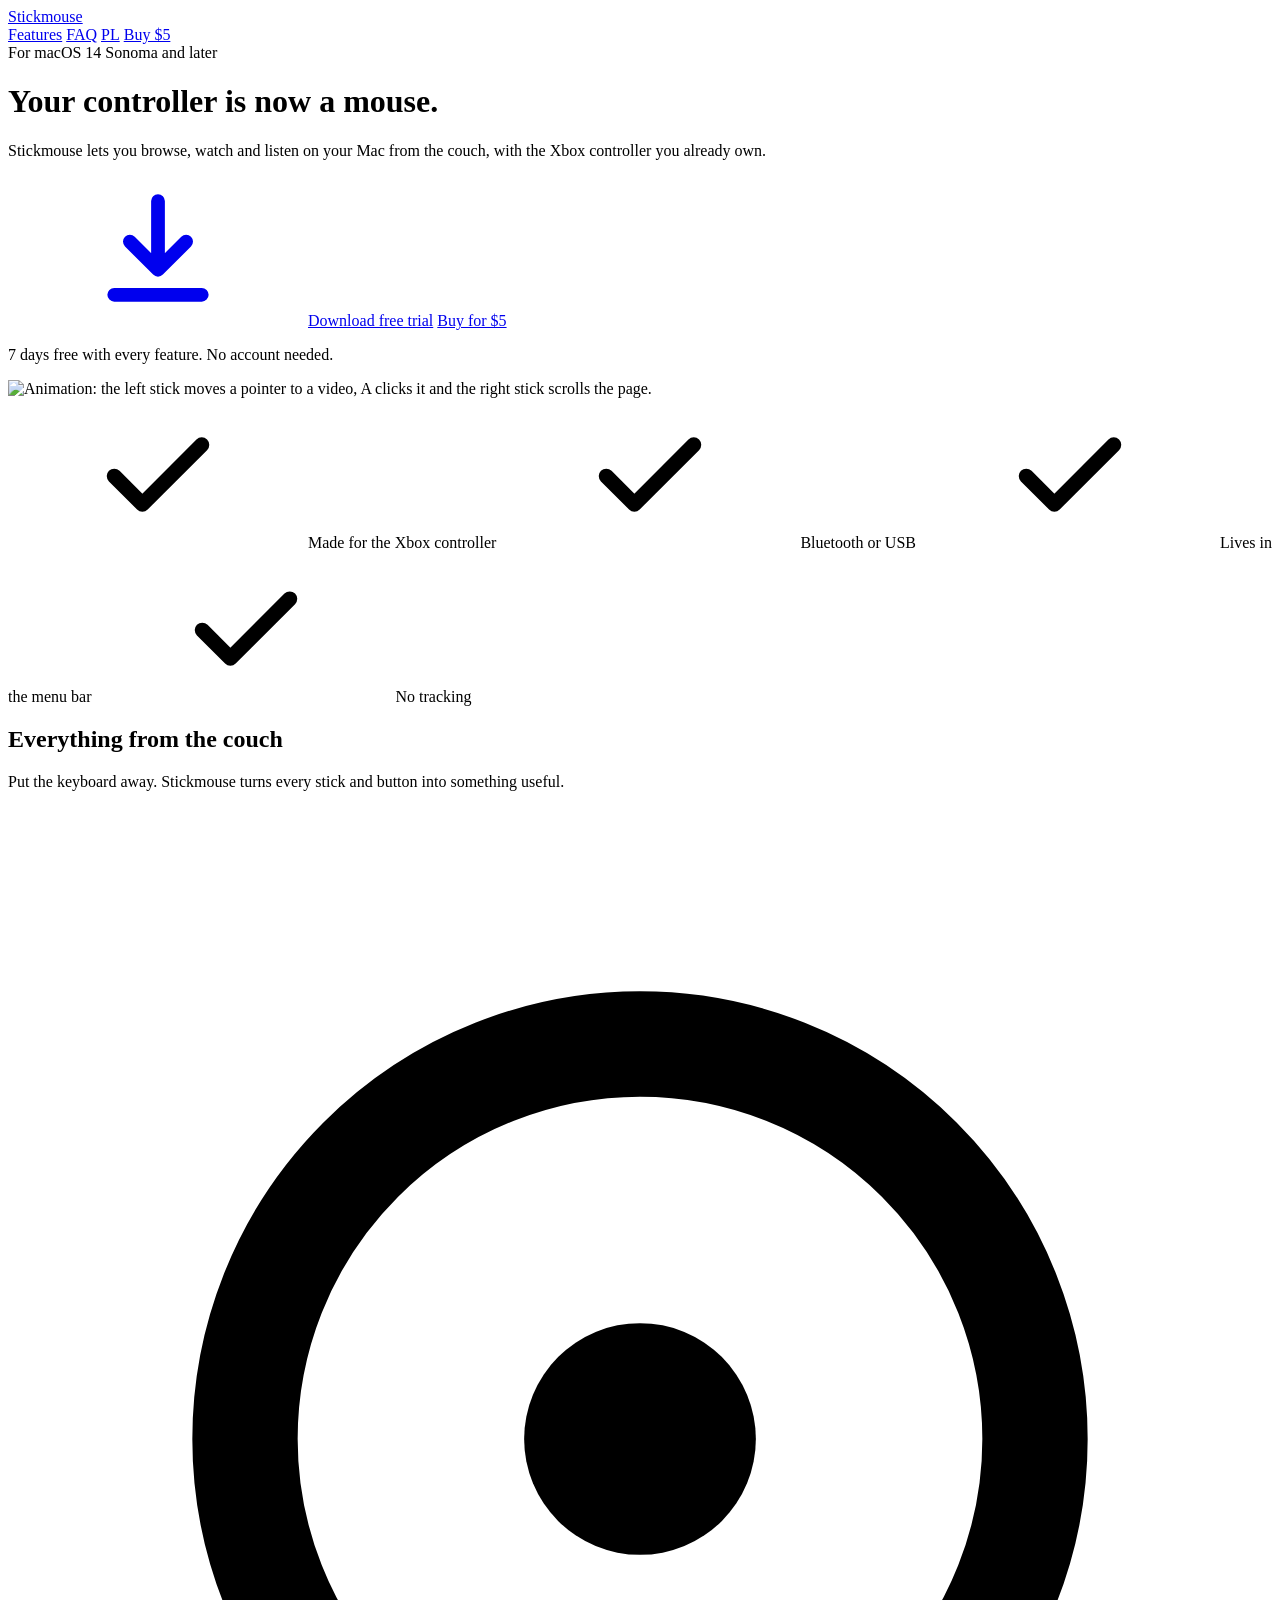
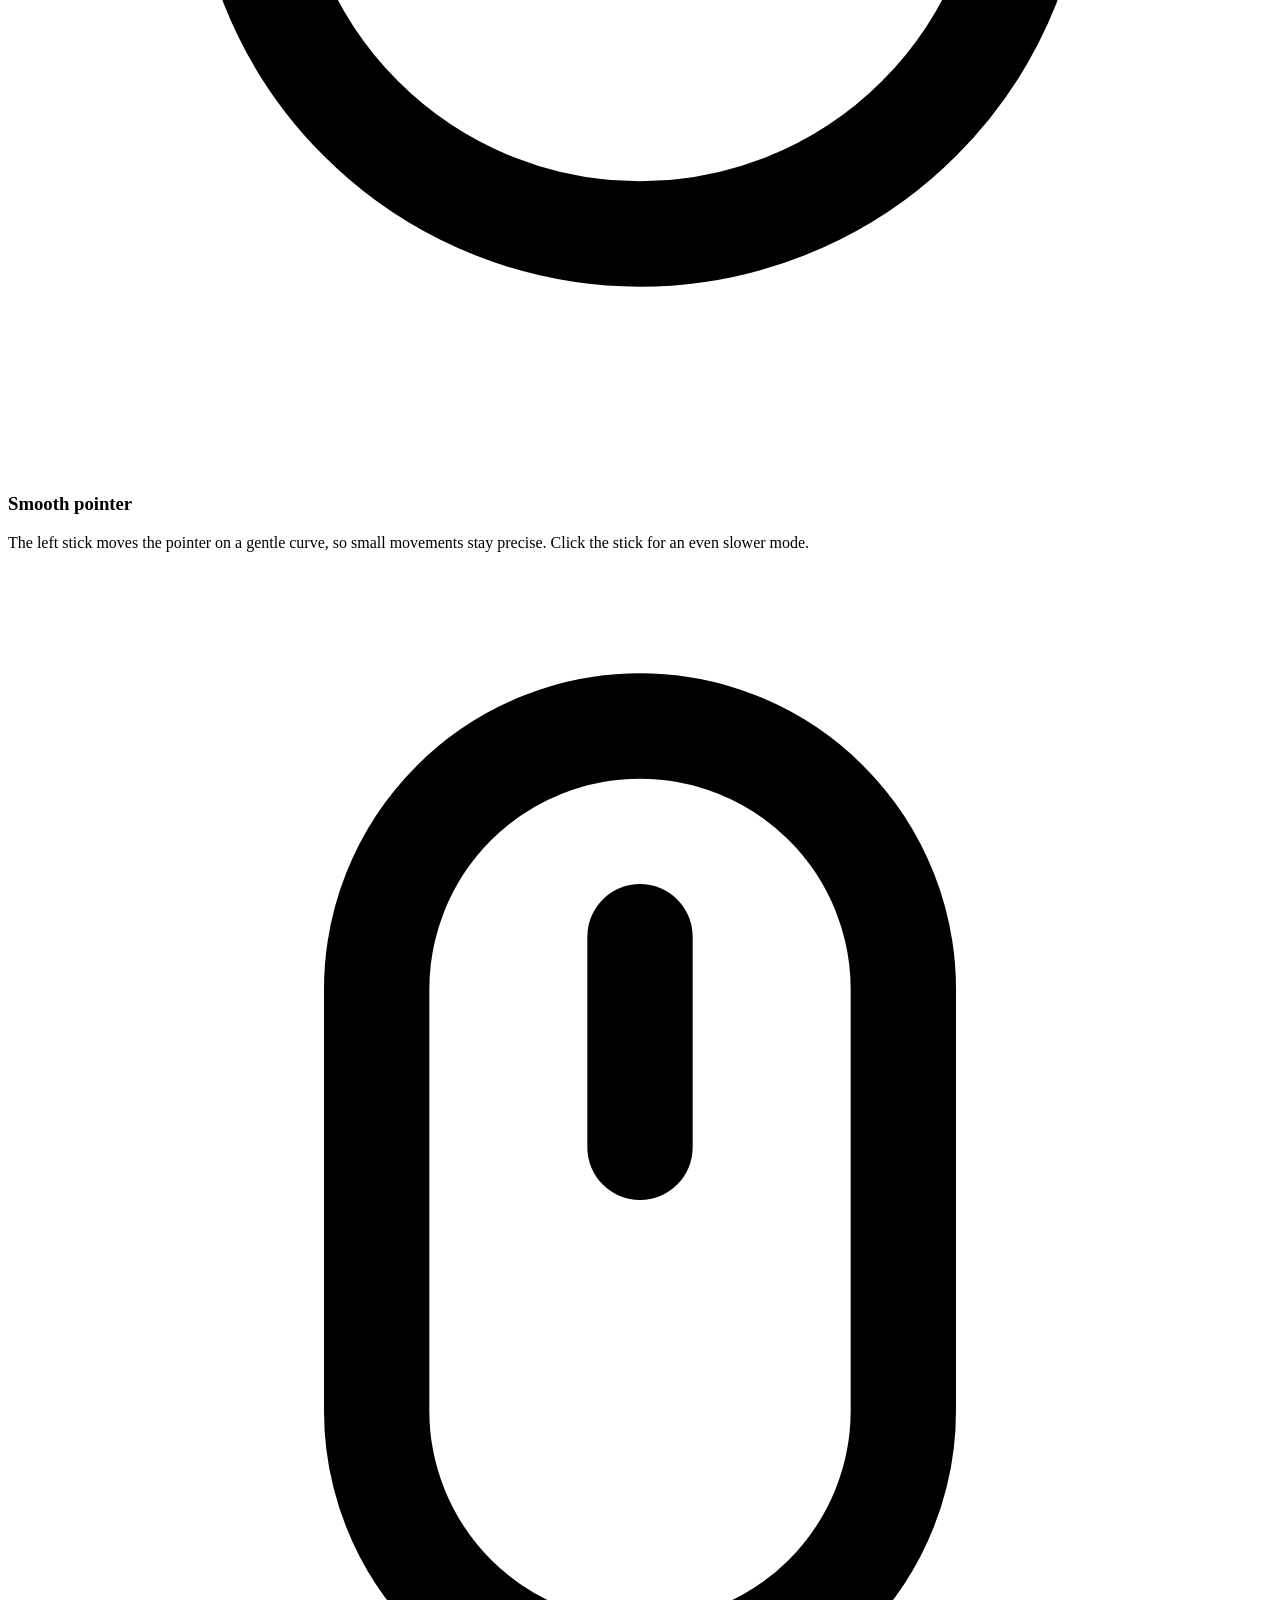
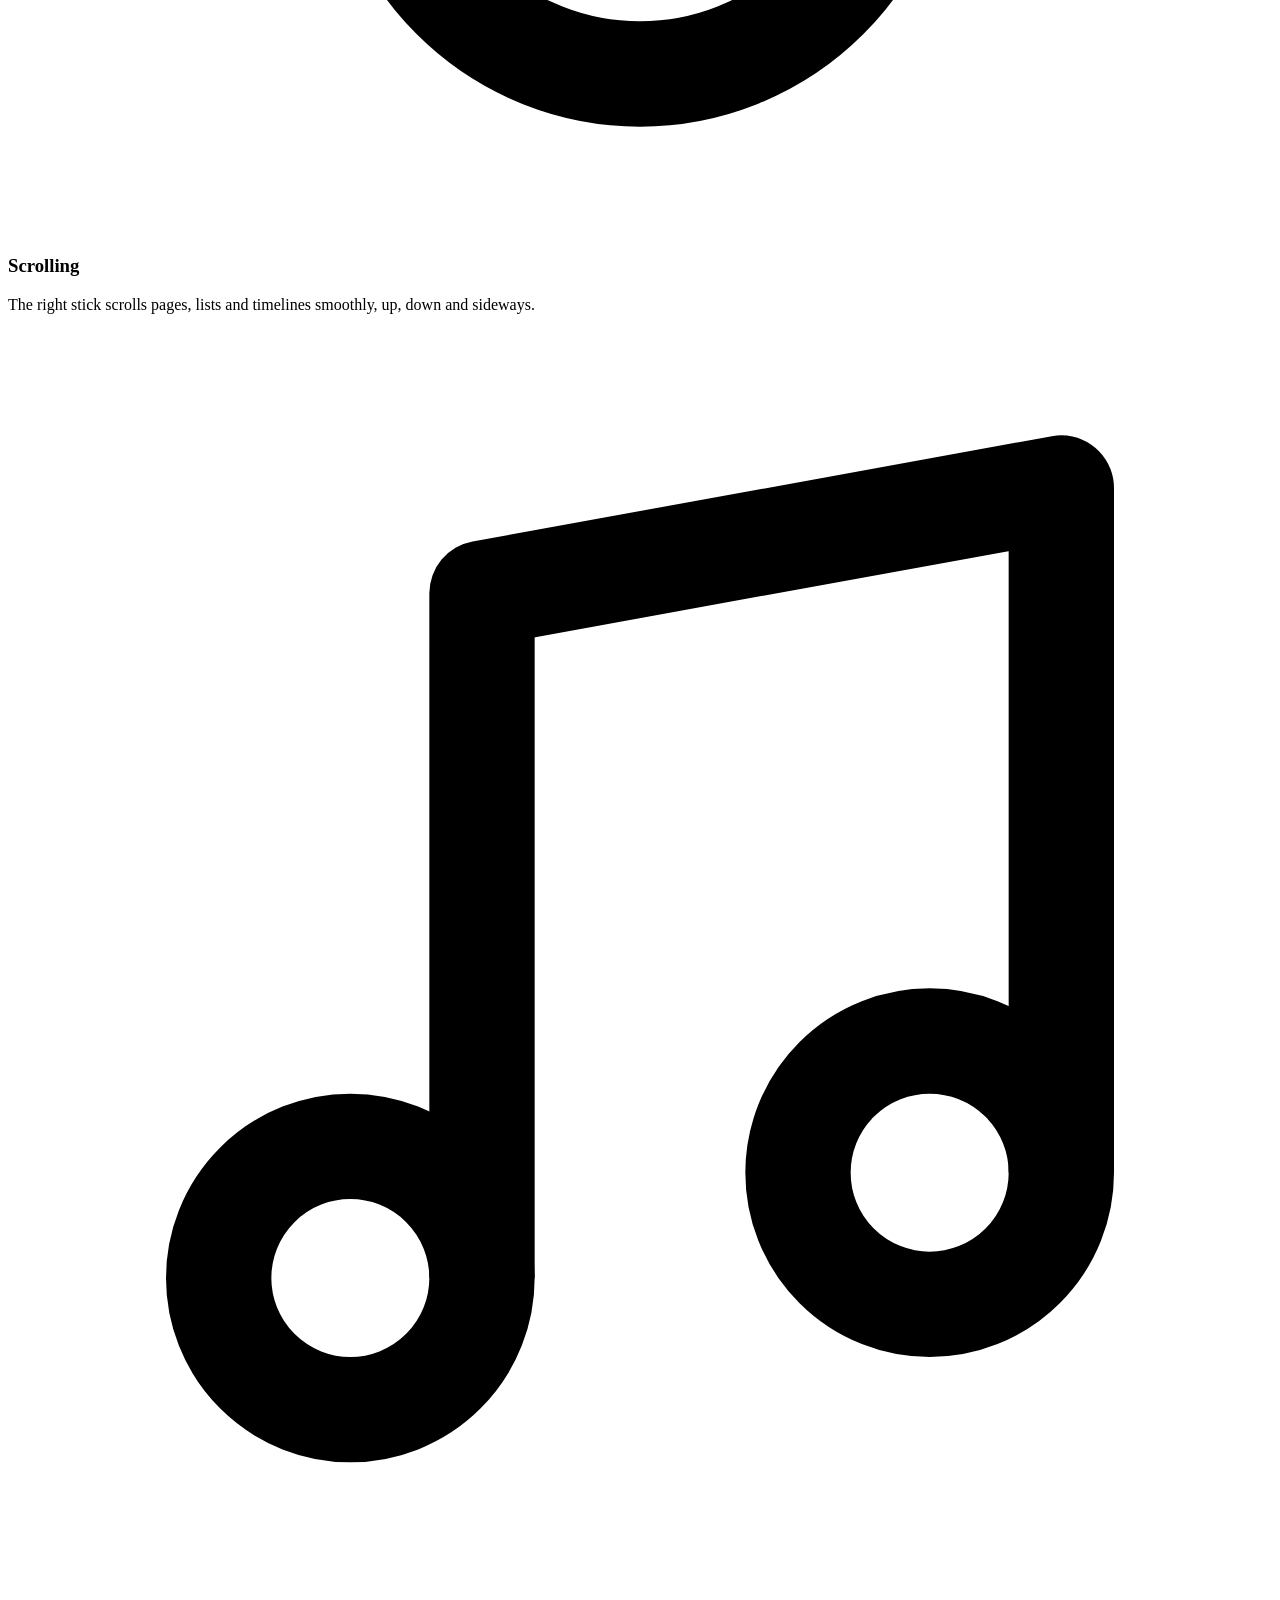
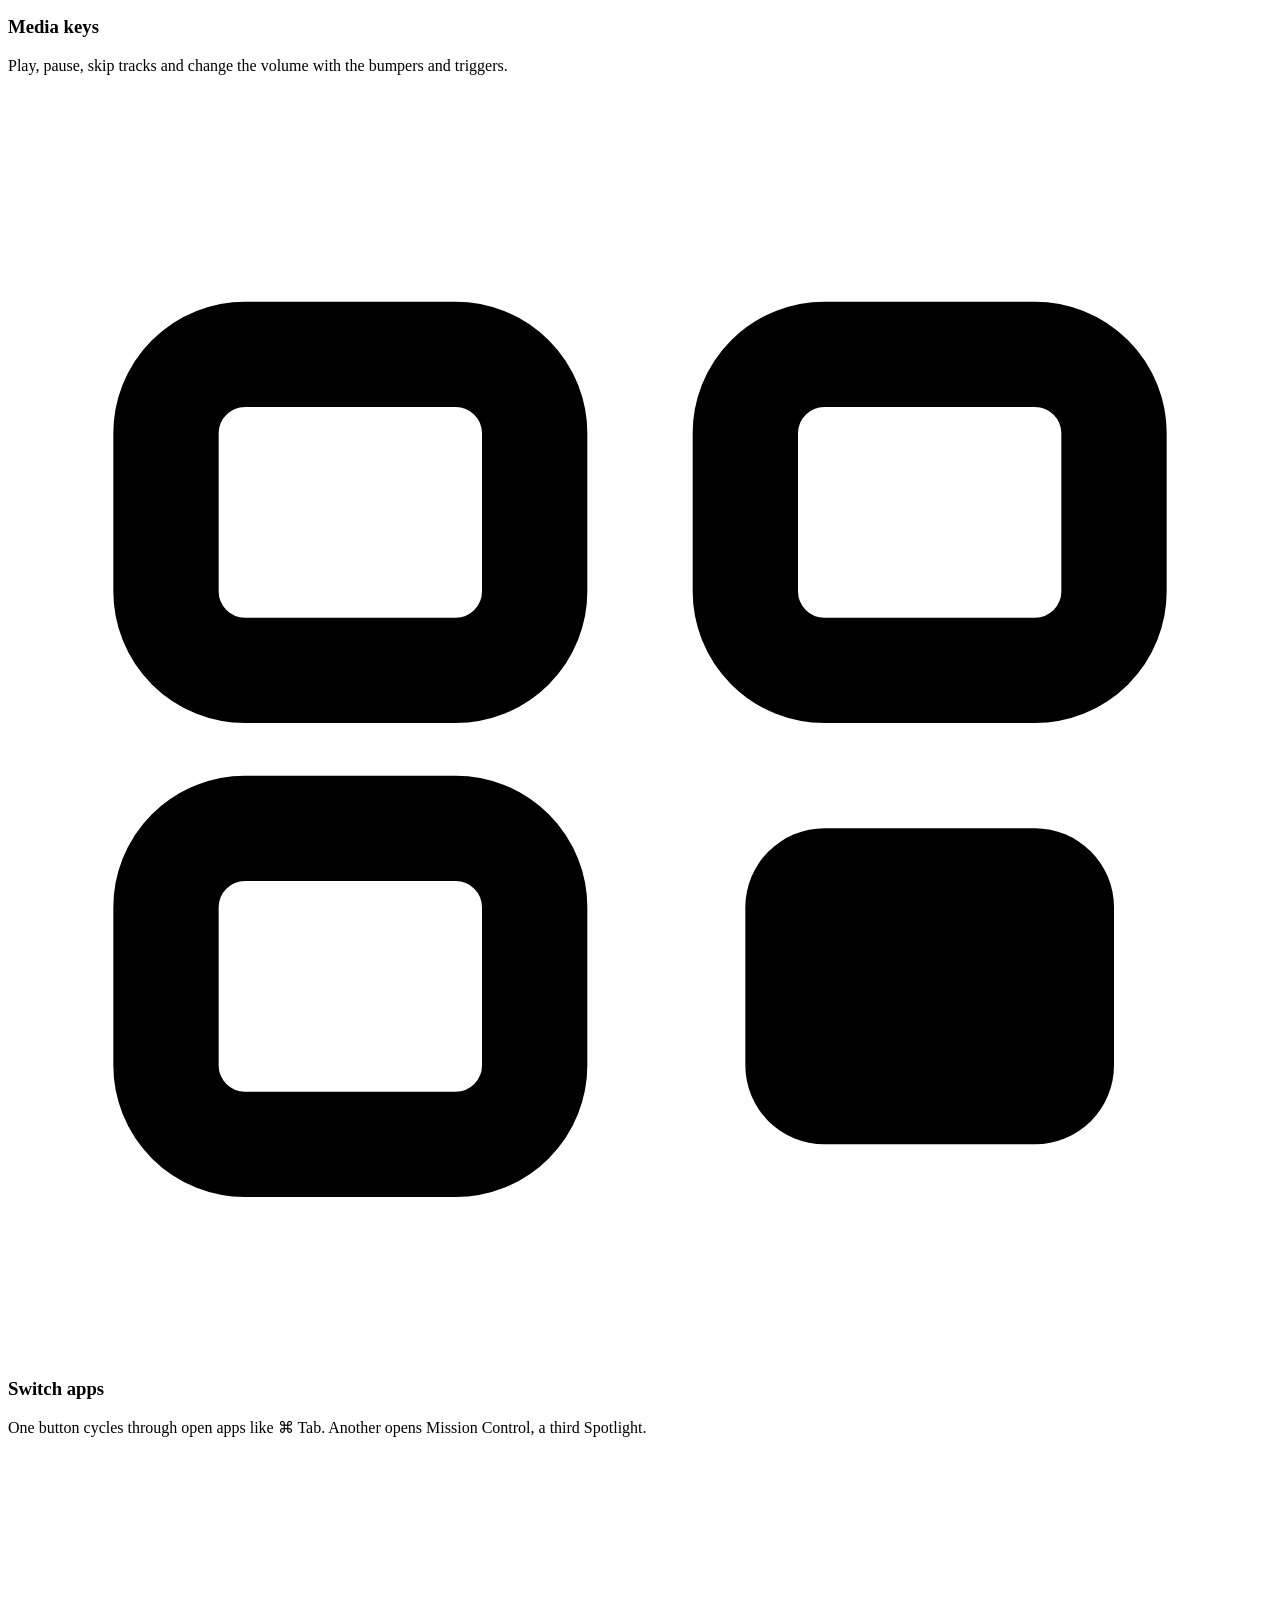
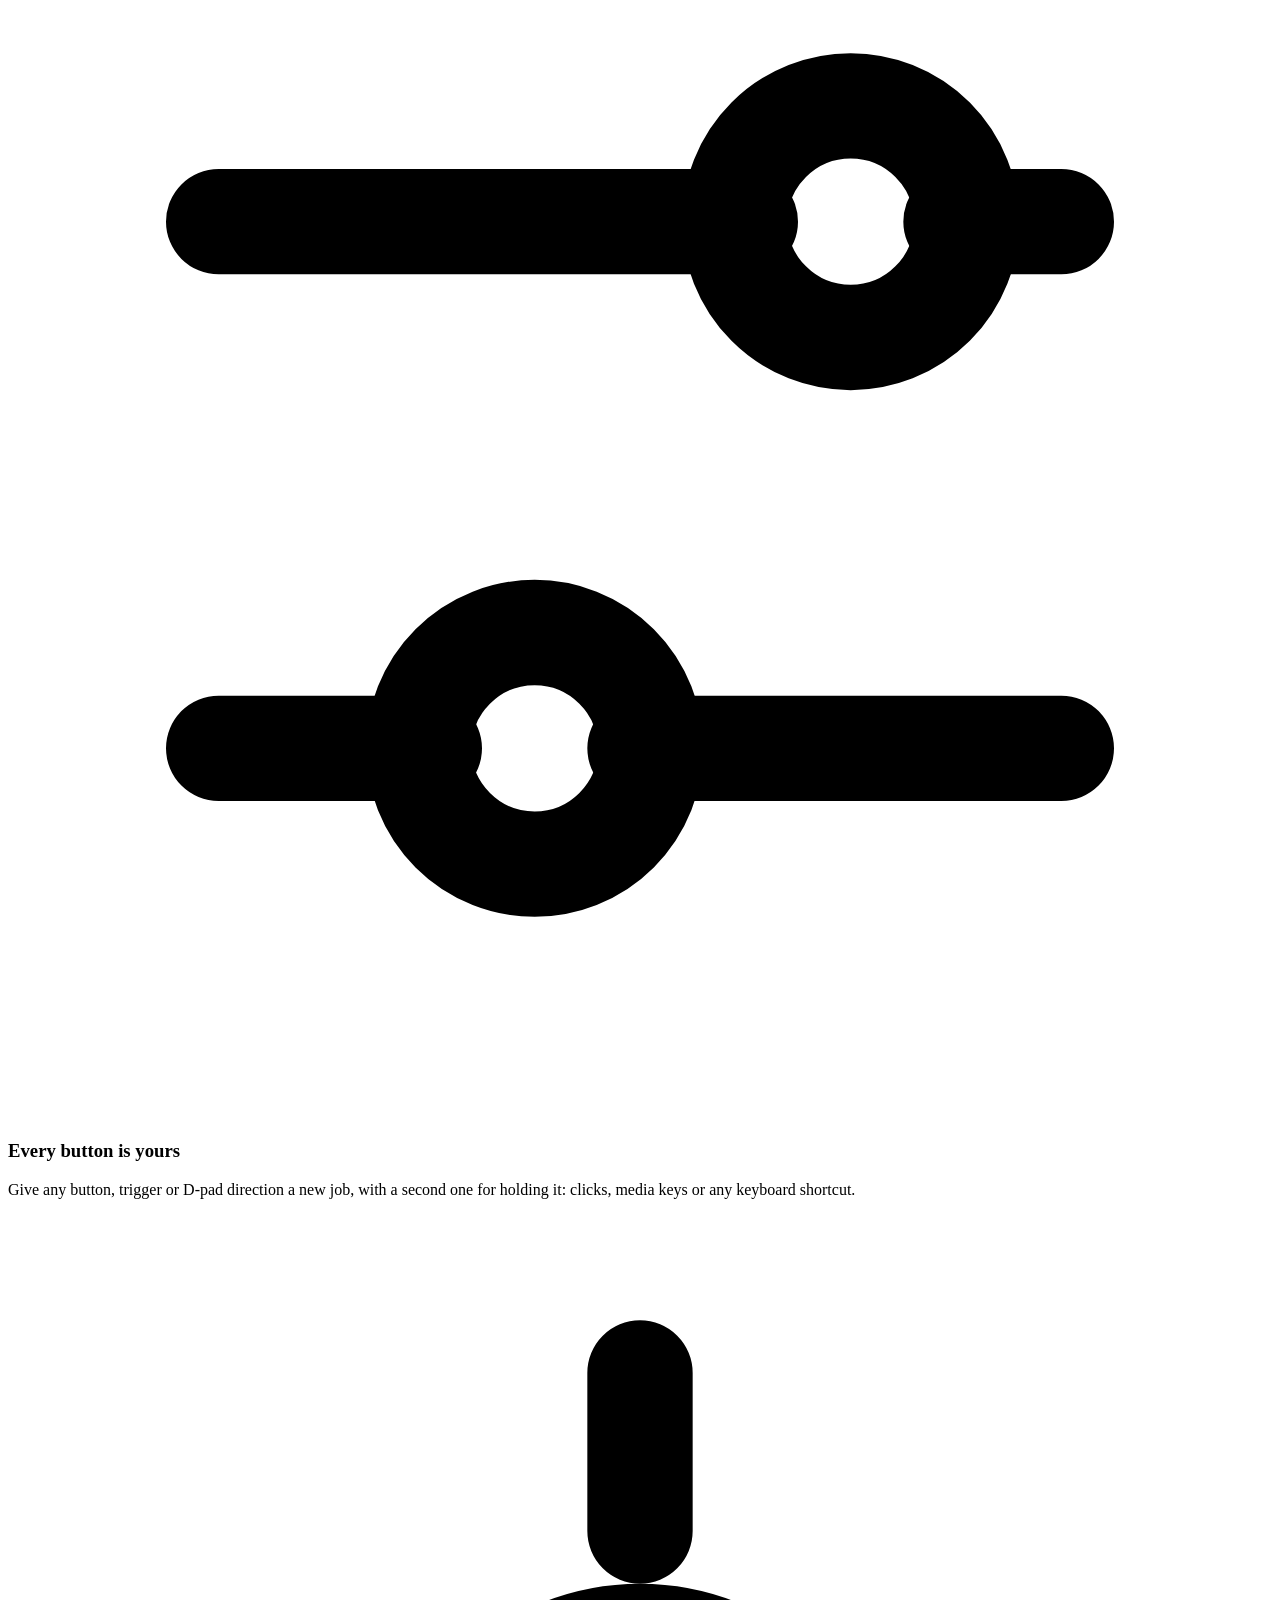
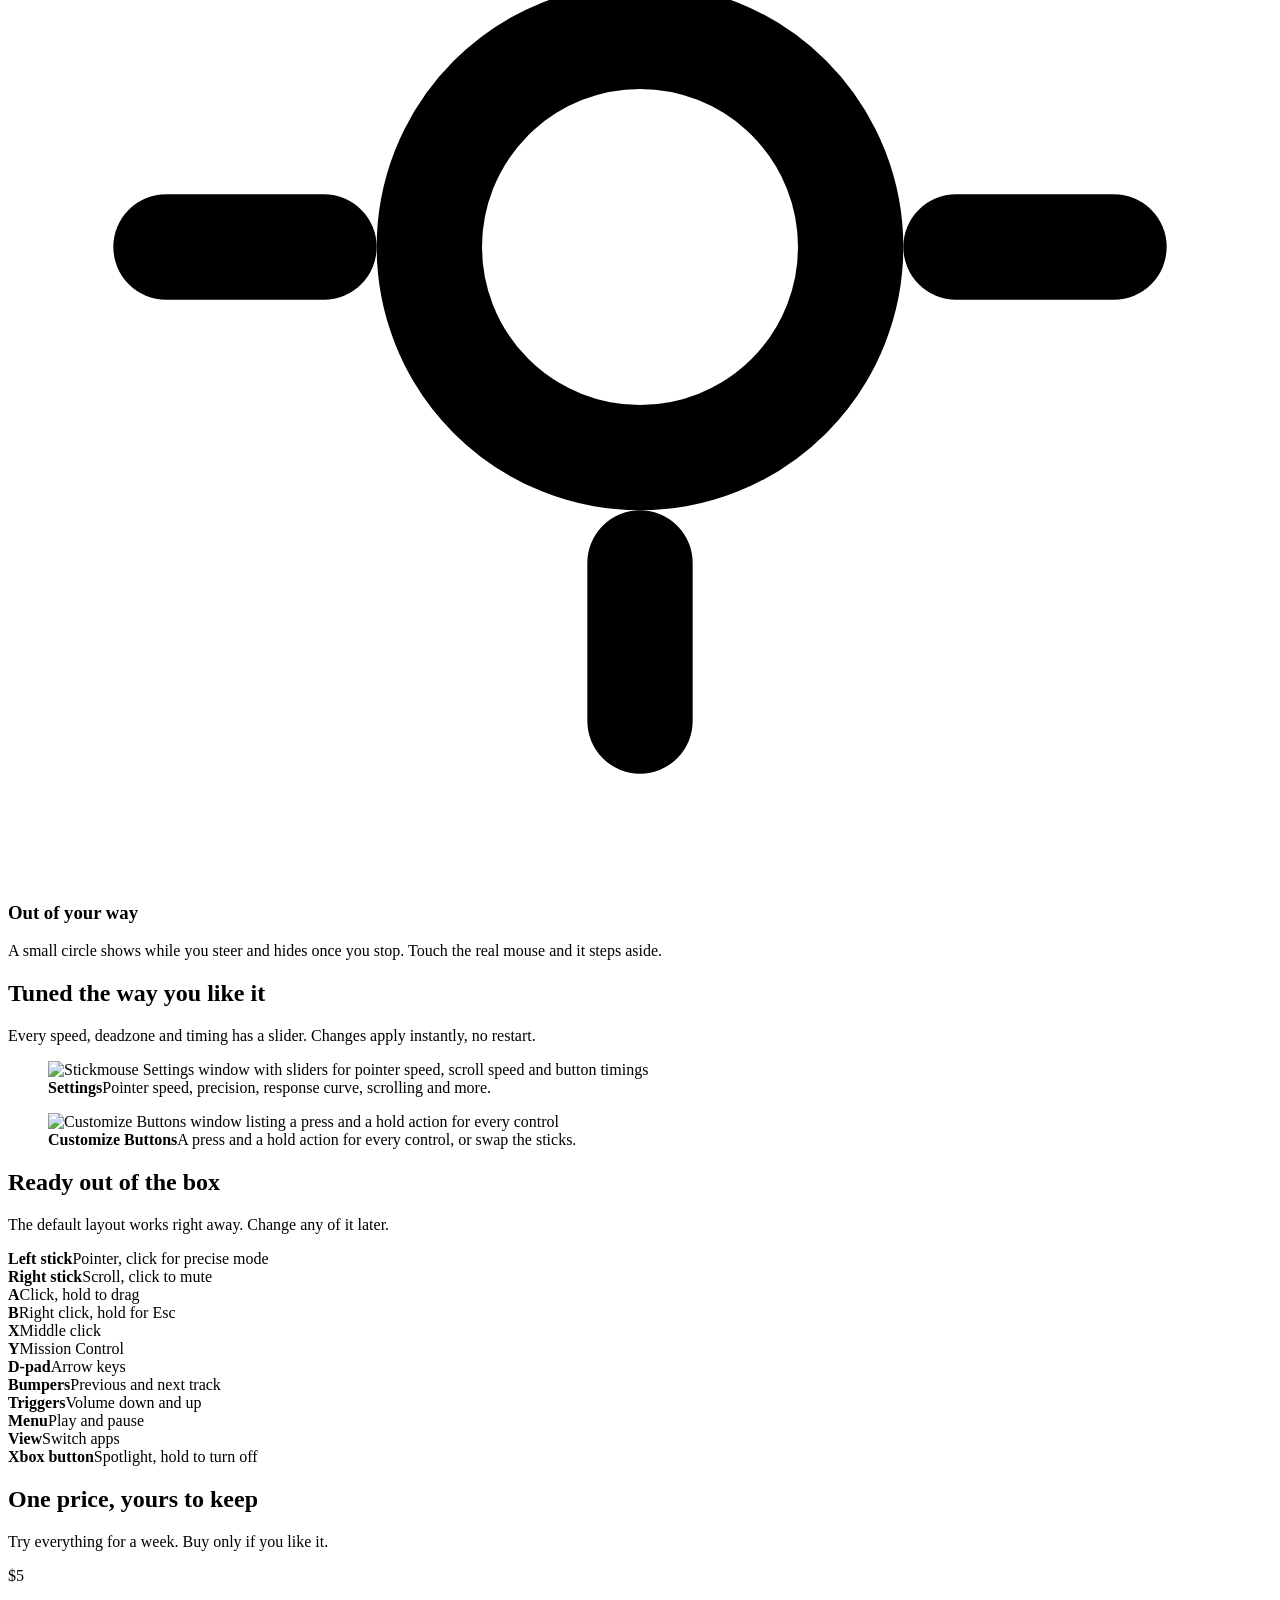
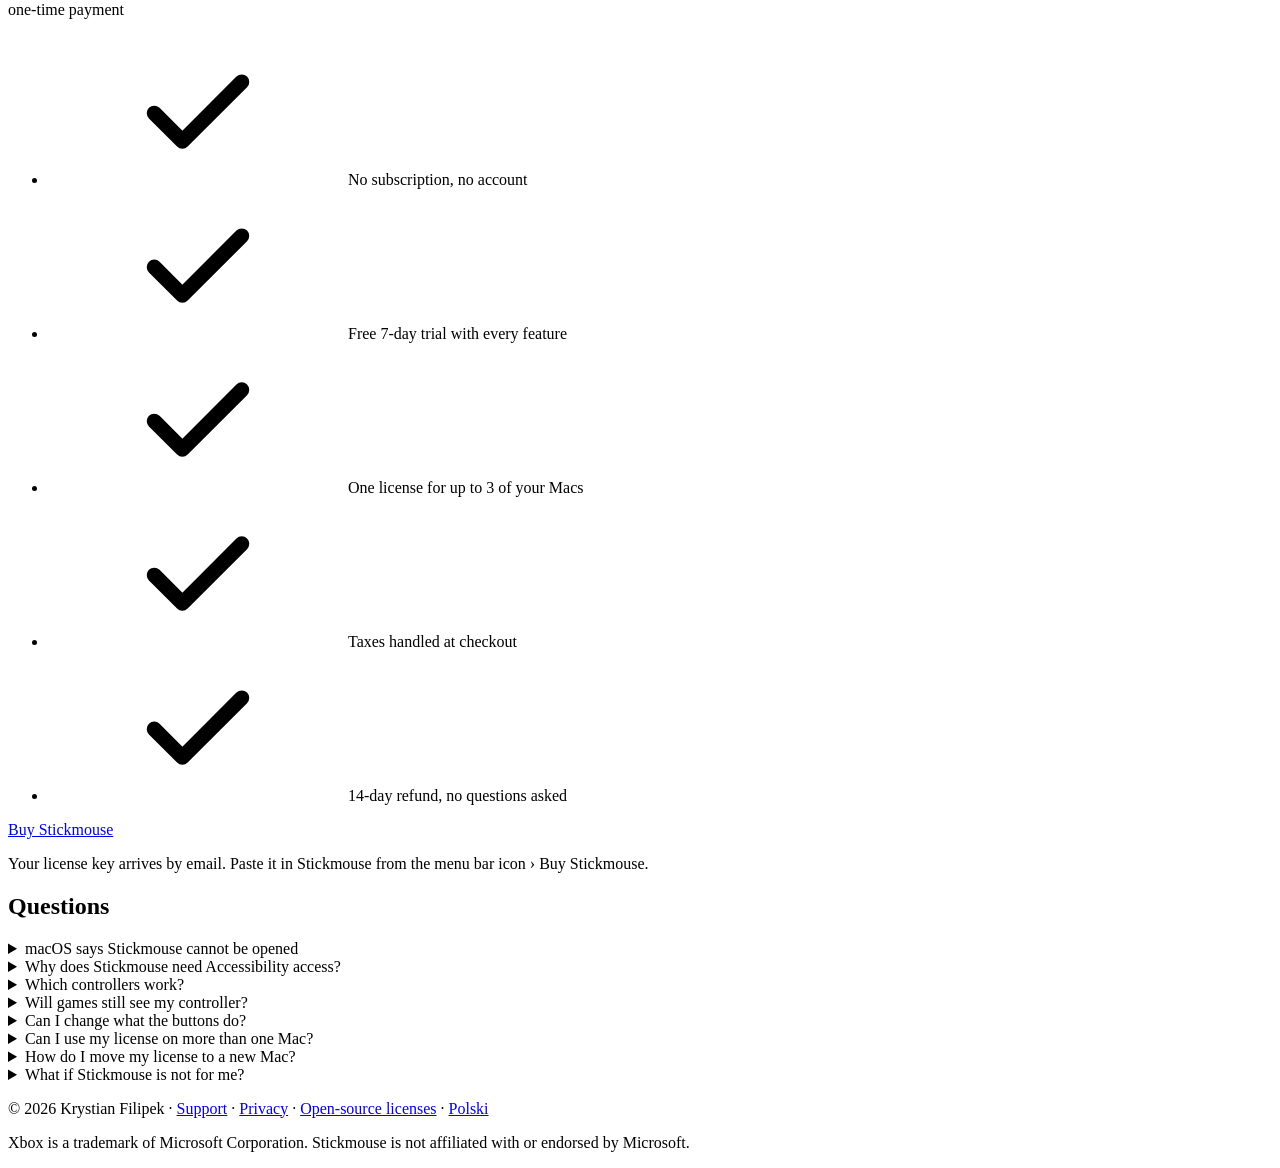
==== commit 91a18e89: "Buy or activate from the setup window; mention only the Xbox controller - The first-run setup window" ====
--- a/website/index.html
+++ b/website/index.html
@@ -3,8 +3,8 @@
 <head>
 <meta charset="utf-8">
 <meta name="viewport" content="width=device-width, initial-scale=1">
-<title>Stickmouse – your game controller as a Mac mouse</title>
-<meta name="description" content="Stickmouse turns your Xbox or PlayStation controller into a mouse and media remote for your Mac. Free 7-day trial, then $5 once.">
+<title>Stickmouse – your Xbox controller as a Mac mouse</title>
+<meta name="description" content="Stickmouse turns your Xbox controller into a mouse and media remote for your Mac. Free 7-day trial, then $5 once.">
 <link rel="canonical" href="https://stickmouse.app/">
 <link rel="alternate" hreflang="en" href="https://stickmouse.app/">
 <link rel="alternate" hreflang="pl" href="https://stickmouse.app/pl/">
@@ -14,8 +14,8 @@
 <meta property="og:type" content="website">
 <meta property="og:url" content="https://stickmouse.app/">
 <meta property="og:site_name" content="Stickmouse">
-<meta property="og:title" content="Stickmouse – your game controller as a Mac mouse">
-<meta property="og:description" content="Turn your Xbox or PlayStation controller into a mouse and media remote for your Mac. Free 7-day trial, then $5 once.">
+<meta property="og:title" content="Stickmouse – your Xbox controller as a Mac mouse">
+<meta property="og:description" content="Turn your Xbox controller into a mouse and media remote for your Mac. Free 7-day trial, then $5 once.">
 <meta property="og:image" content="https://stickmouse.app/icon.png">
 <meta property="og:image:alt" content="Stickmouse icon">
 <meta name="twitter:card" content="summary">
@@ -45,7 +45,7 @@
     <div>
       <span class="eyebrow">For macOS 14 Sonoma and later</span>
       <h1>Your controller is now a mouse.</h1>
-      <p class="tagline">Stickmouse lets you browse, watch and listen on your Mac from the couch, with the Xbox or PlayStation controller you already own.</p>
+      <p class="tagline">Stickmouse lets you browse, watch and listen on your Mac from the couch, with the Xbox controller you already own.</p>
       <div class="buttons">
         <a class="button primary" href="/downloads/Stickmouse.dmg"><svg aria-hidden="true"><use href="#download"/></svg>Download free trial</a>
         <a class="button secondary" href="#buy">Buy for $5</a>
@@ -58,7 +58,7 @@
 
 <div class="strip">
   <div class="wrap">
-    <span><svg aria-hidden="true"><use href="#check"/></svg>Xbox, PlayStation and MFi controllers</span>
+    <span><svg aria-hidden="true"><use href="#check"/></svg>Made for the Xbox controller</span>
     <span><svg aria-hidden="true"><use href="#check"/></svg>Bluetooth or USB</span>
     <span><svg aria-hidden="true"><use href="#check"/></svg>Lives in the menu bar</span>
     <span><svg aria-hidden="true"><use href="#check"/></svg>No tracking</span>
@@ -136,18 +136,18 @@
         <div>
           <div class="row"><b>Left stick</b><span>Pointer, click for precise mode</span></div>
           <div class="row"><b>Right stick</b><span>Scroll, click to mute</span></div>
-          <div class="row"><b>A / ✕</b><span>Click, hold to drag</span></div>
-          <div class="row"><b>B / ○</b><span>Right click, hold for Esc</span></div>
-          <div class="row"><b>X / □</b><span>Middle click</span></div>
-          <div class="row"><b>Y / △</b><span>Mission Control</span></div>
+          <div class="row"><b>A</b><span>Click, hold to drag</span></div>
+          <div class="row"><b>B</b><span>Right click, hold for Esc</span></div>
+          <div class="row"><b>X</b><span>Middle click</span></div>
+          <div class="row"><b>Y</b><span>Mission Control</span></div>
         </div>
         <div>
           <div class="row"><b>D-pad</b><span>Arrow keys</span></div>
           <div class="row"><b>Bumpers</b><span>Previous and next track</span></div>
           <div class="row"><b>Triggers</b><span>Volume down and up</span></div>
-          <div class="row"><b>Menu / Options</b><span>Play and pause</span></div>
-          <div class="row"><b>View / Share</b><span>Switch apps</span></div>
-          <div class="row"><b>Home button</b><span>Spotlight, hold to turn off</span></div>
+          <div class="row"><b>Menu</b><span>Play and pause</span></div>
+          <div class="row"><b>View</b><span>Switch apps</span></div>
+          <div class="row"><b>Xbox button</b><span>Spotlight, hold to turn off</span></div>
         </div>
       </div>
     </div>
@@ -169,8 +169,7 @@
           <li><svg aria-hidden="true"><use href="#check"/></svg>Taxes handled at checkout</li>
           <li><svg aria-hidden="true"><use href="#check"/></svg>14-day refund, no questions asked</li>
         </ul>
-        <!-- TODO(owner): replace REPLACE_WITH_CHECKOUT_LINK with the Polar checkout link for the Stickmouse product. -->
-        <div class="buttons"><a class="button primary" href="https://buy.polar.sh/REPLACE_WITH_CHECKOUT_LINK">Buy Stickmouse</a></div>
+        <div class="buttons"><a class="button primary" href="https://buy.polar.sh/polar_cl_Z7wMa7FaNDxNY8MoMiqM6UTXGiVWJQPU1vT2J0MzuH6">Buy Stickmouse</a></div>
         <p class="note">Your license key arrives by email. Paste it in Stickmouse from the menu bar icon › Buy Stickmouse.</p>
       </div>
     </div>
@@ -190,11 +189,11 @@
         </details>
         <details>
           <summary>Which controllers work?</summary>
-          <p>Any controller macOS supports: Xbox Wireless, Xbox Elite, PlayStation DualShock 4 and DualSense, and most MFi controllers, over Bluetooth or USB.</p>
+          <p>Stickmouse is made and tested for the Xbox Wireless Controller, over Bluetooth or USB. Its default buttons follow the Xbox layout.</p>
         </details>
         <details>
           <summary>Will games still see my controller?</summary>
-          <p>Yes. Hold the home button for a second to turn Stickmouse off while you play, and again to turn it back on.</p>
+          <p>Yes. Hold the Xbox button for a second to turn Stickmouse off while you play, and again to turn it back on.</p>
         </details>
         <details>
           <summary>Can I change what the buttons do?</summary>
@@ -224,8 +223,7 @@
       <a href="/privacy.html">Privacy</a> ·
       <a href="/THIRD_PARTY_LICENSES.html">Open-source licenses</a> ·
       <a href="/pl/" hreflang="pl" lang="pl">Polski</a></p>
-    <p>Xbox is a trademark of Microsoft Corporation. PlayStation and DualSense are trademarks of Sony Interactive Entertainment.
-      Stickmouse is not affiliated with or endorsed by Microsoft or Sony.</p>
+    <p>Xbox is a trademark of Microsoft Corporation. Stickmouse is not affiliated with or endorsed by Microsoft.</p>
   </div>
 </footer>
 </body>
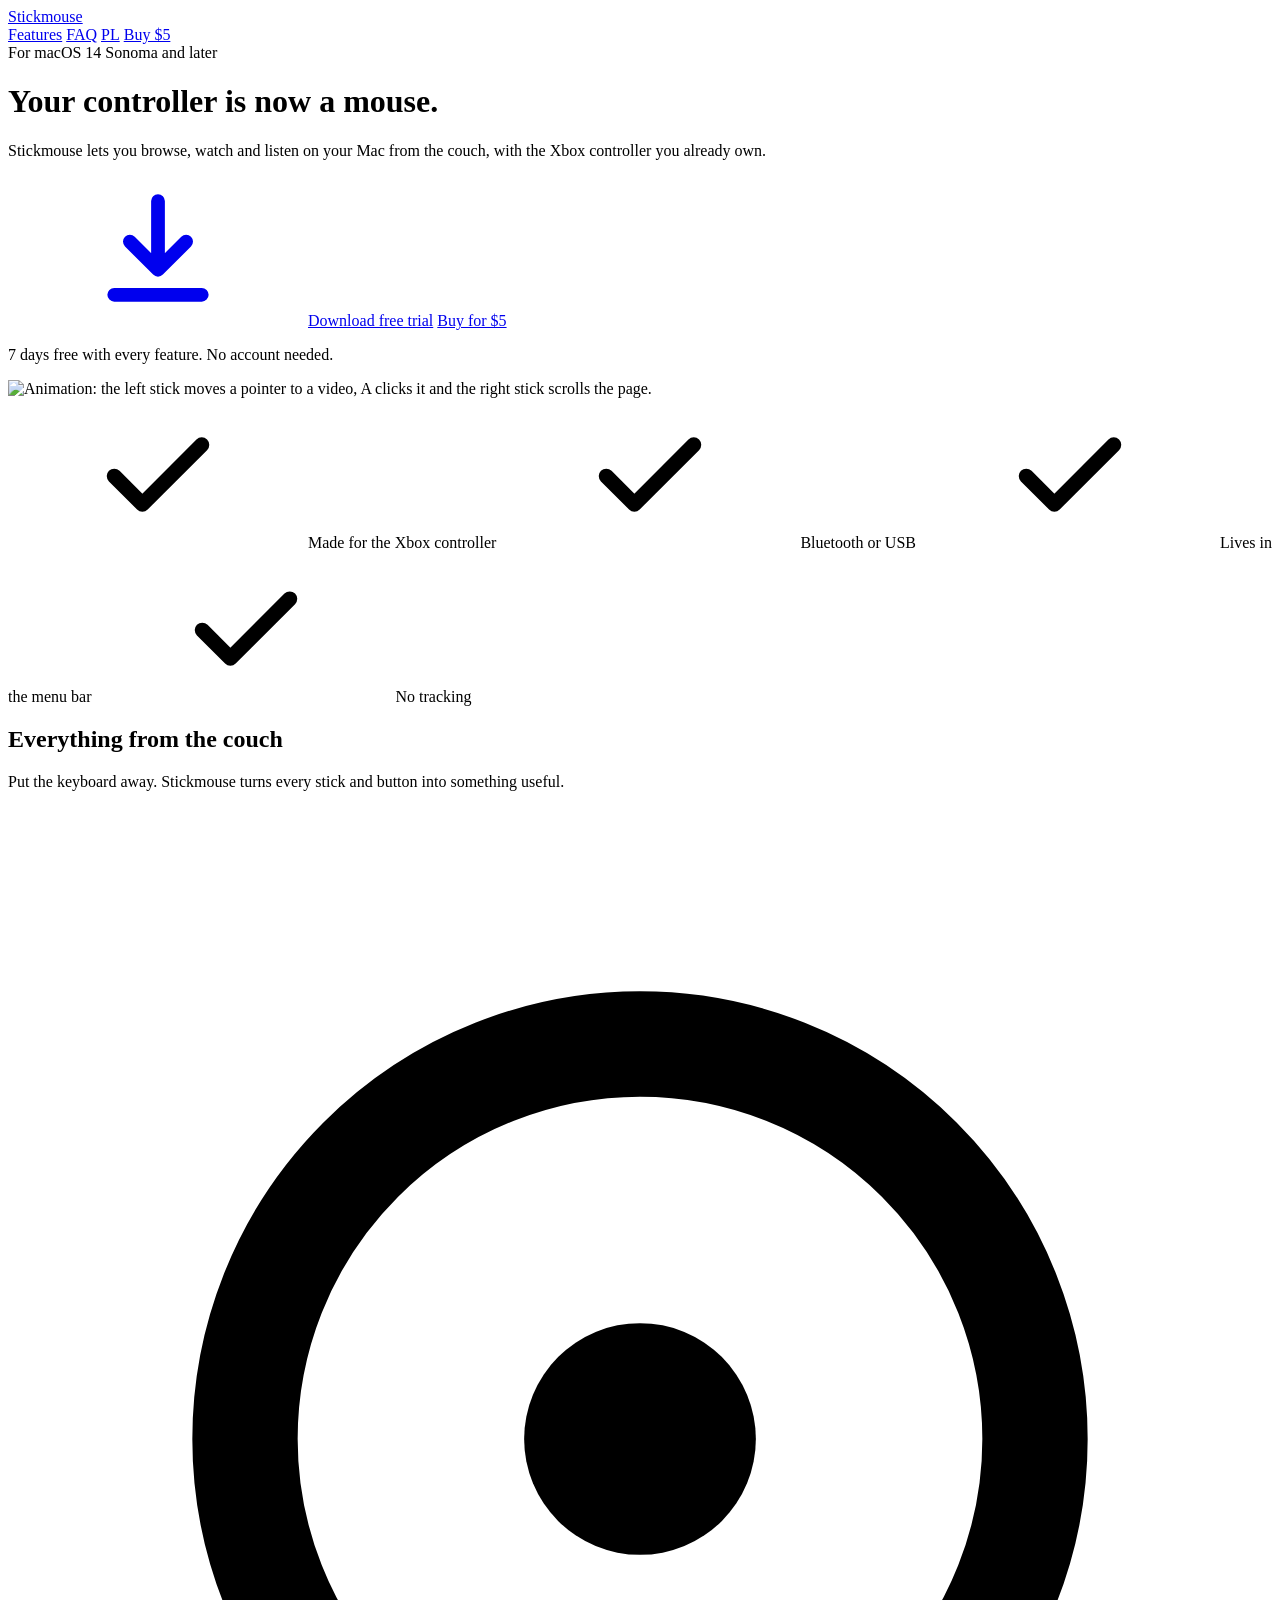
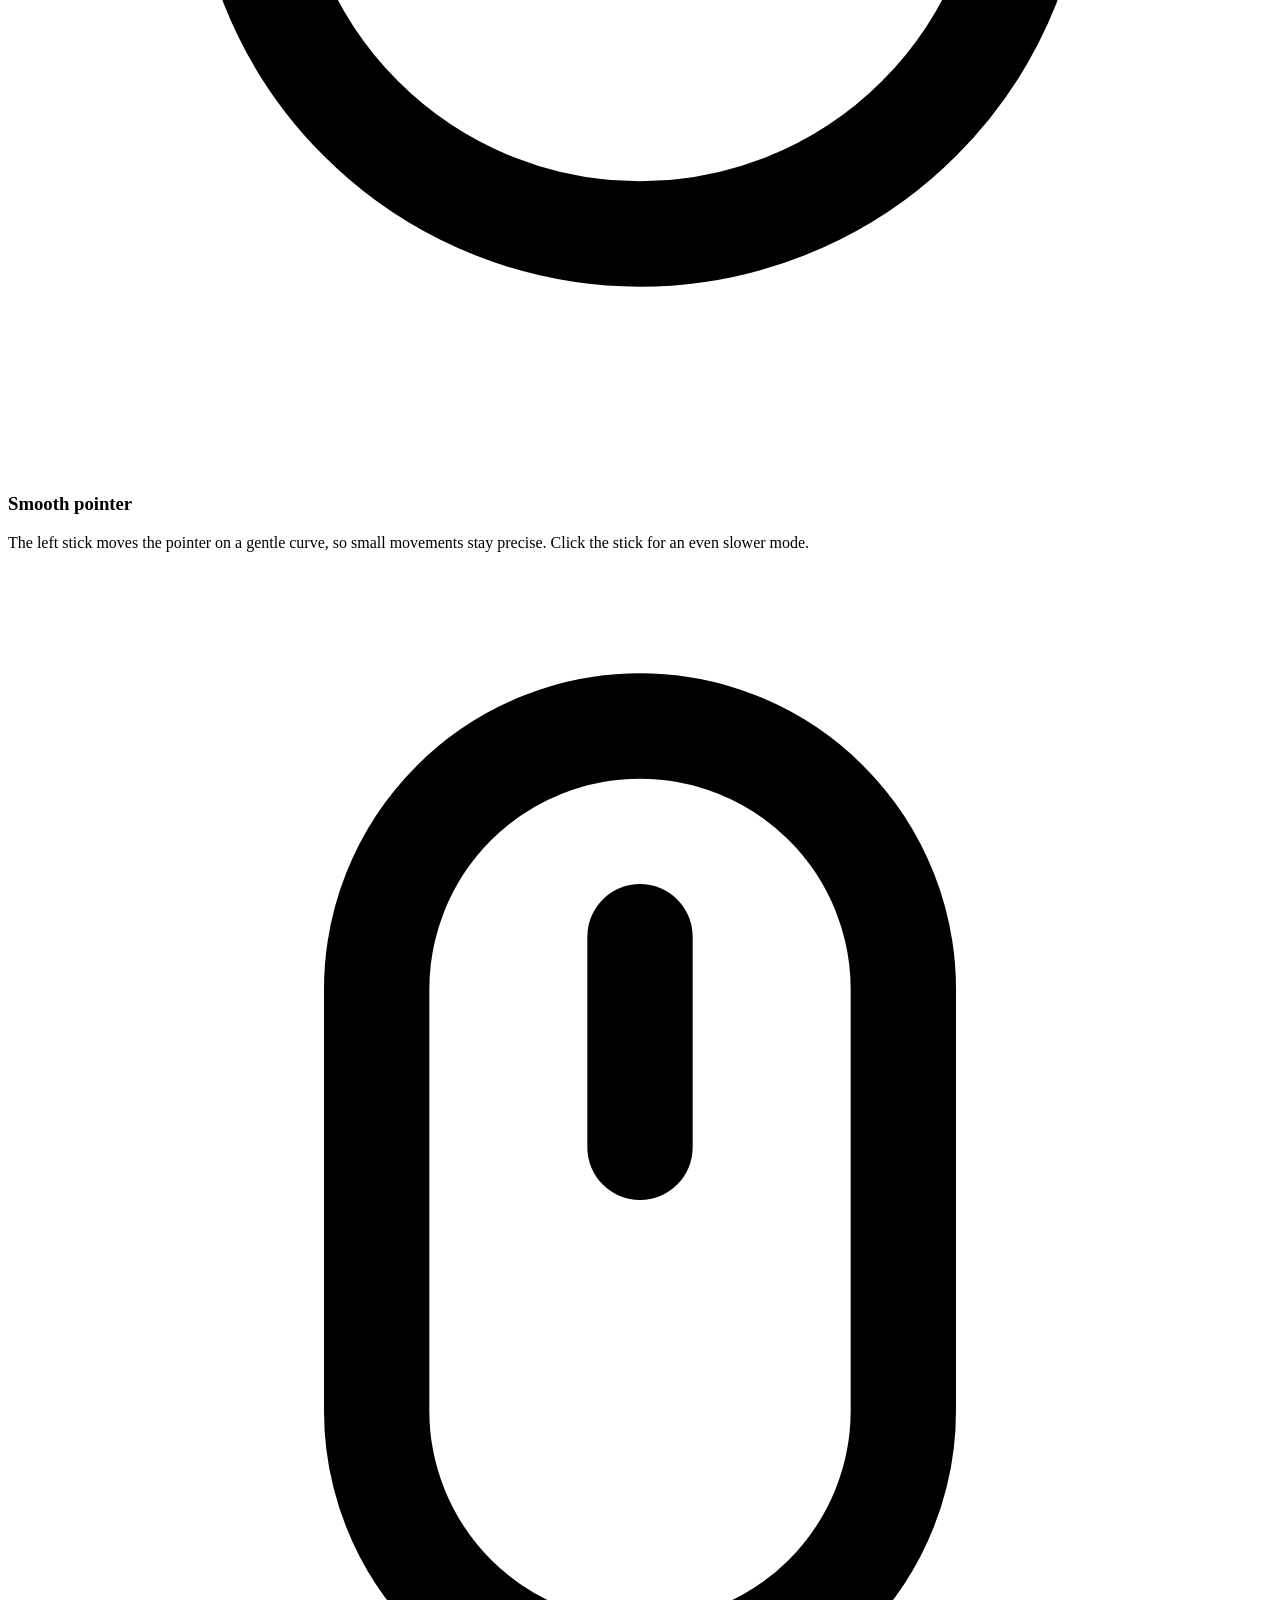
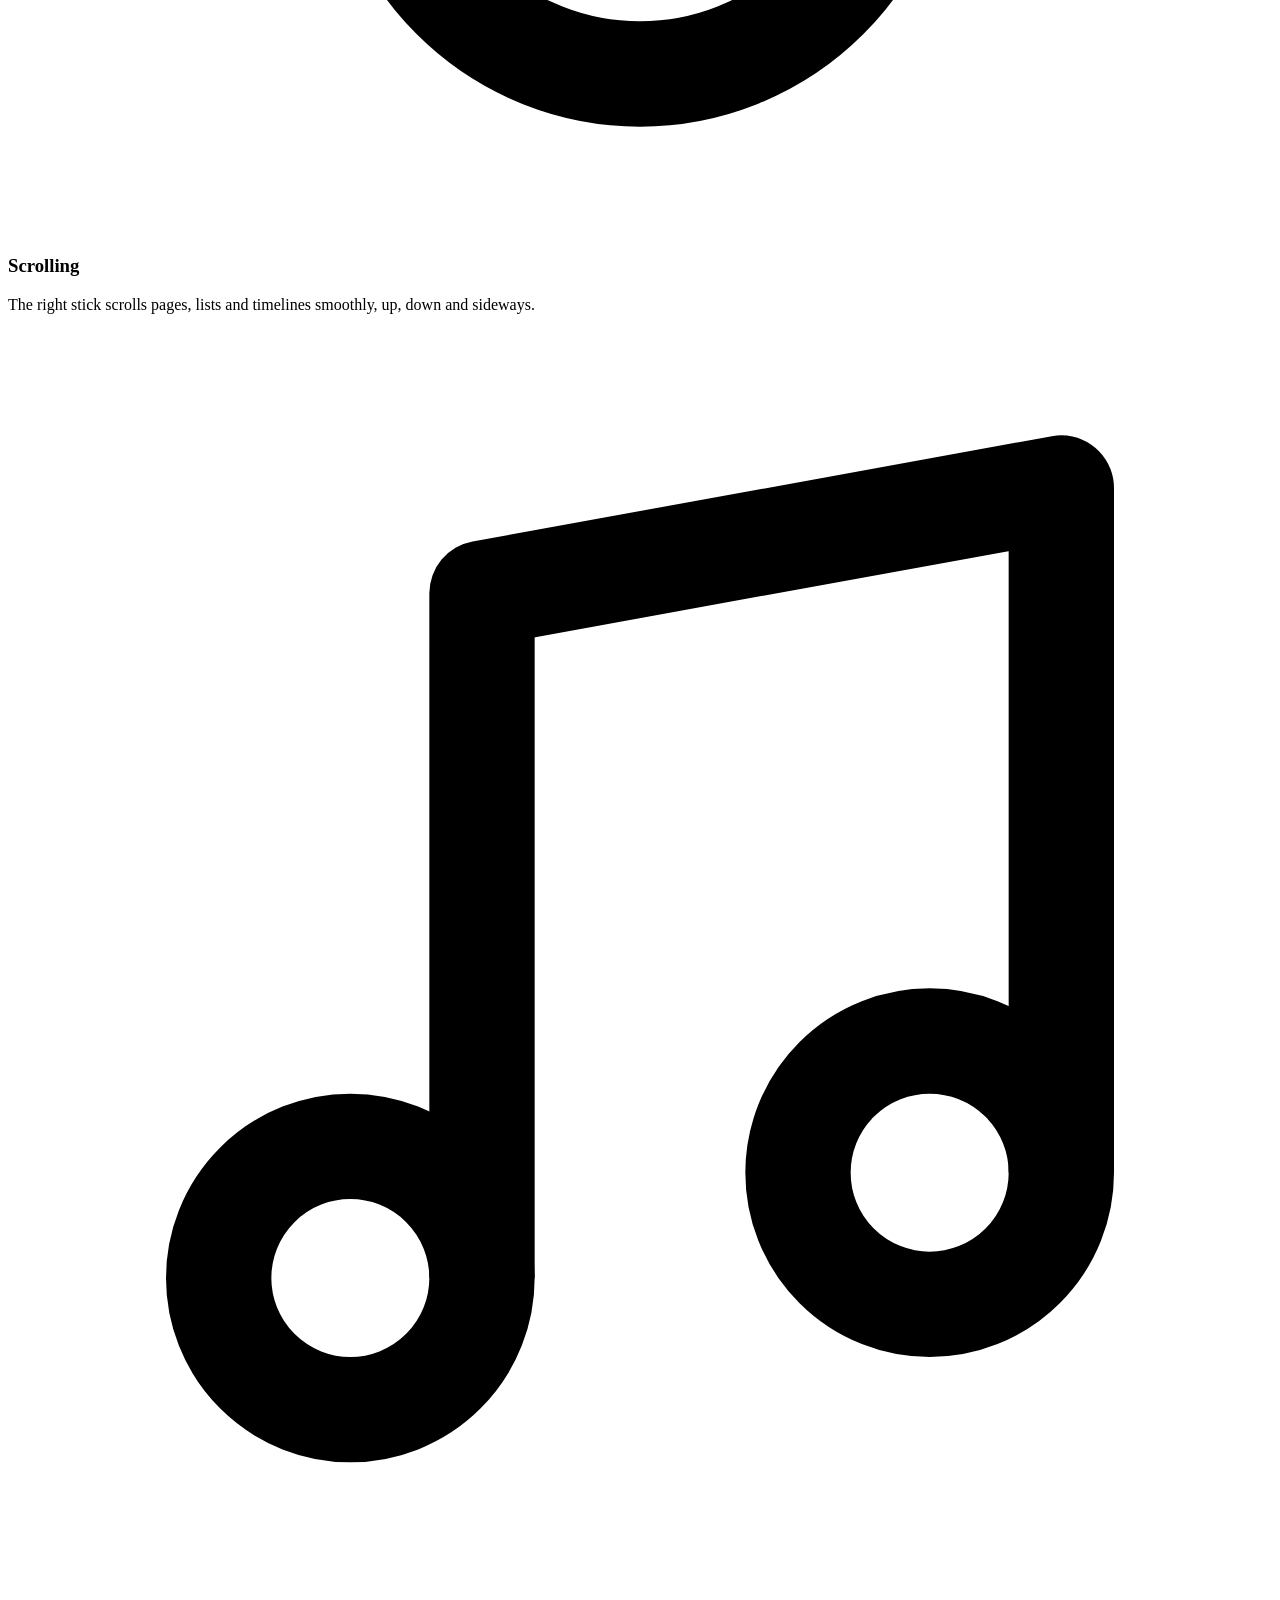
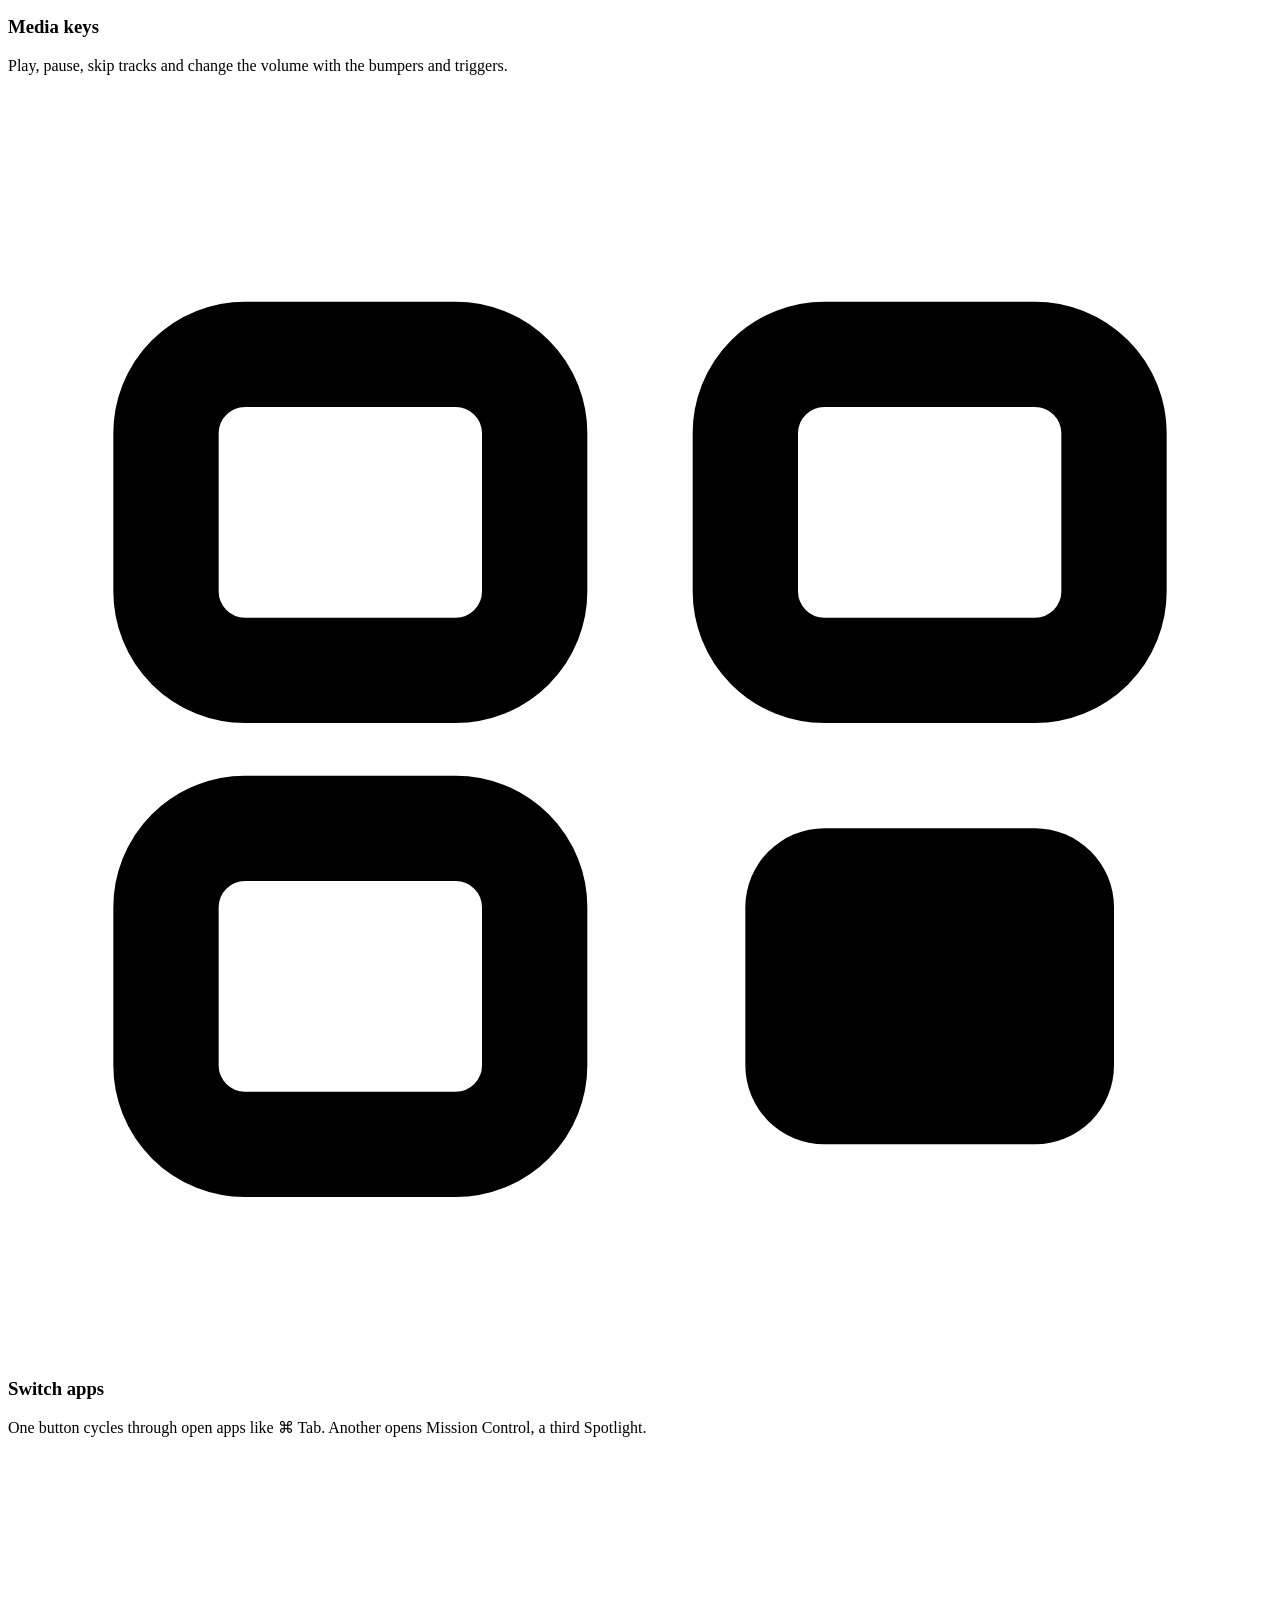
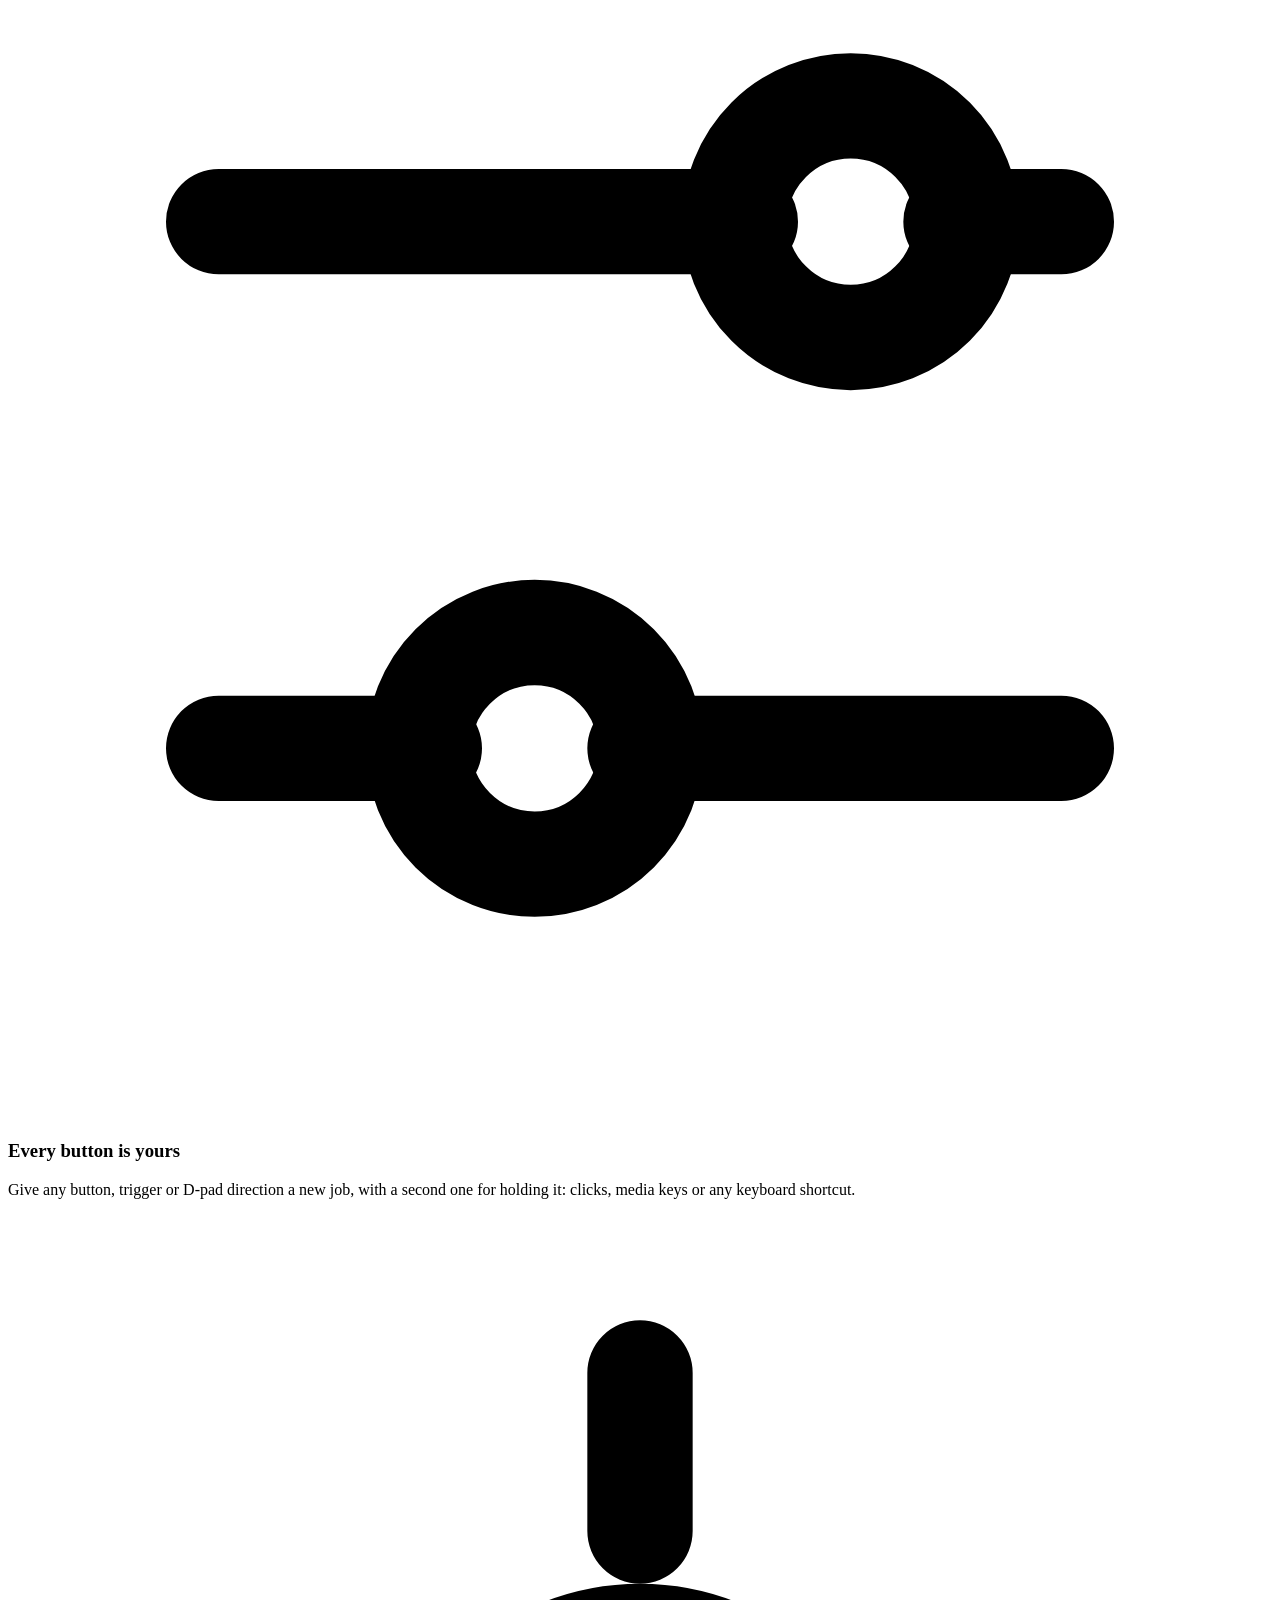
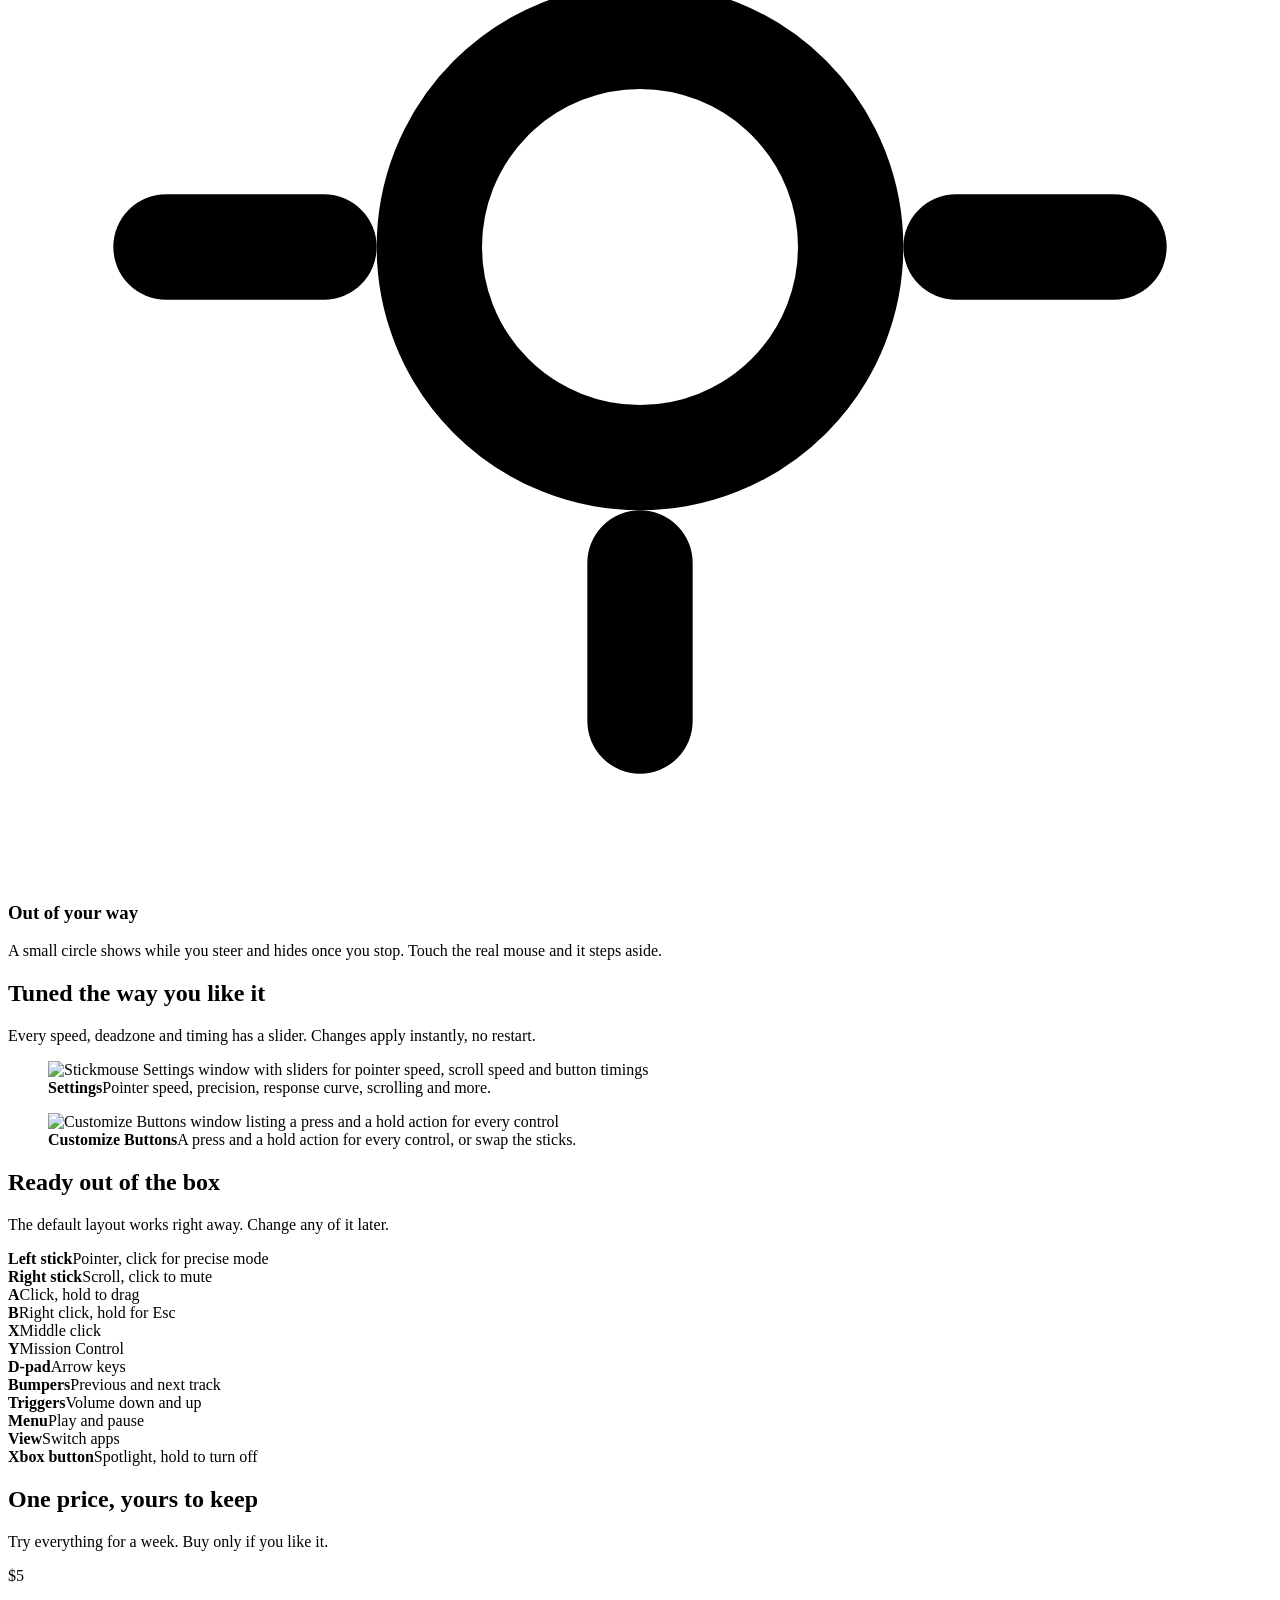
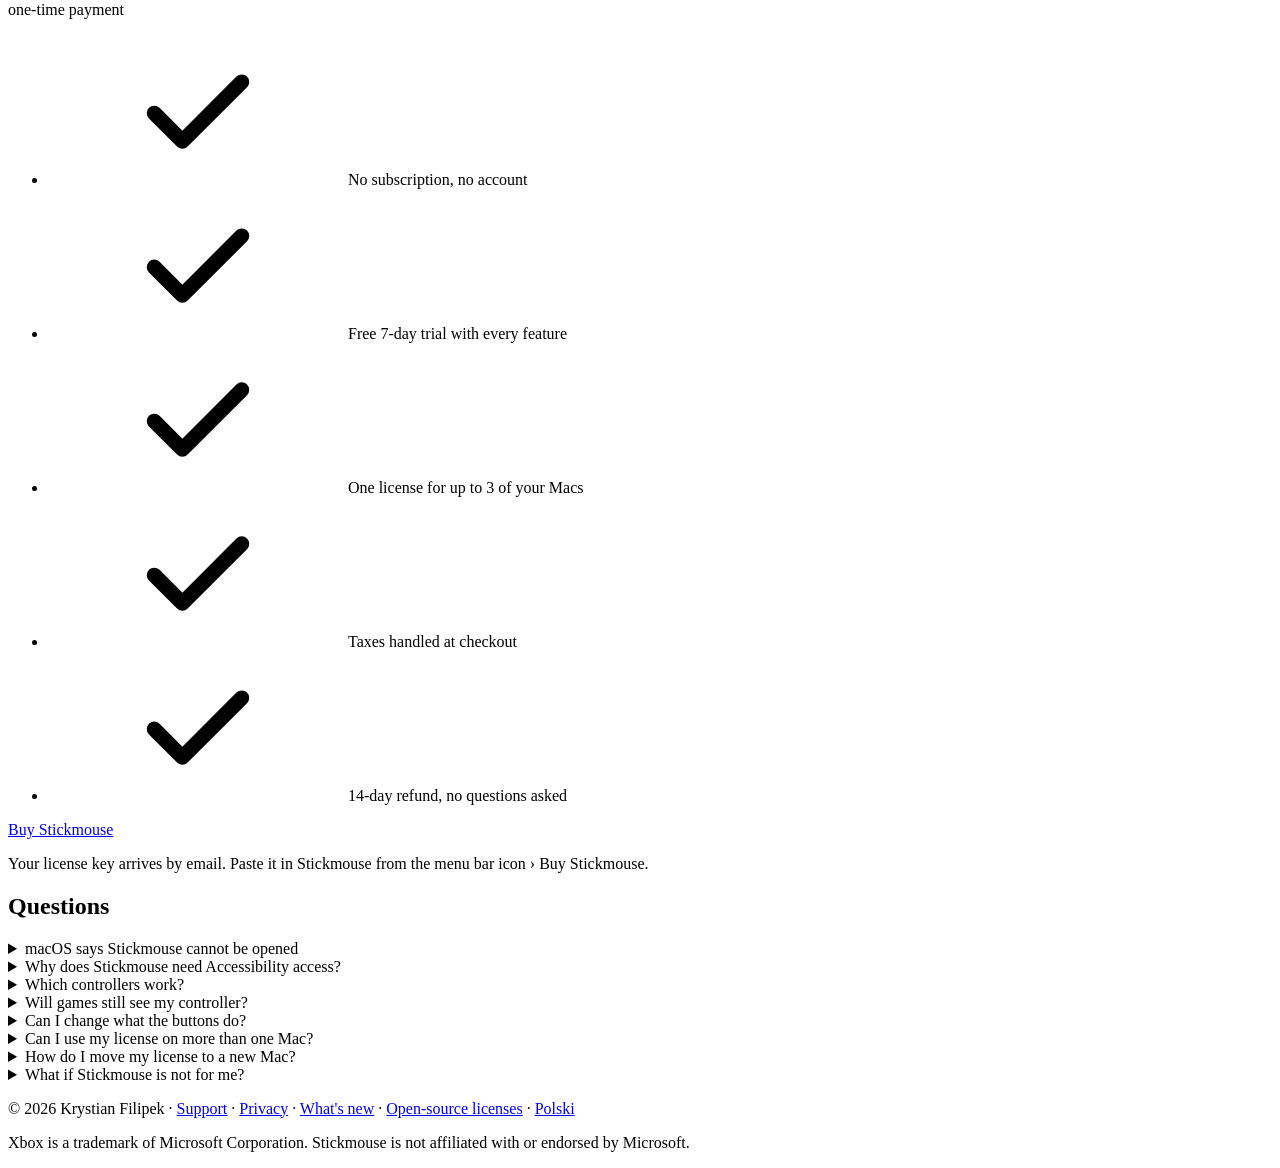
==== commit 2598d91a: "Update automatically with Sparkle and show release notes Stickmouse 1.1.0 loads Sparkle 2.10.1 from " ====
--- a/website/index.html
+++ b/website/index.html
@@ -5,18 +5,18 @@
 <meta name="viewport" content="width=device-width, initial-scale=1">
 <title>Stickmouse – your Xbox controller as a Mac mouse</title>
 <meta name="description" content="Stickmouse turns your Xbox controller into a mouse and media remote for your Mac. Free 7-day trial, then $5 once.">
-<link rel="canonical" href="https://stickmouse.app/">
-<link rel="alternate" hreflang="en" href="https://stickmouse.app/">
-<link rel="alternate" hreflang="pl" href="https://stickmouse.app/pl/">
-<link rel="alternate" hreflang="x-default" href="https://stickmouse.app/">
+<link rel="canonical" href="https://stickmouse.pages.dev/">
+<link rel="alternate" hreflang="en" href="https://stickmouse.pages.dev/">
+<link rel="alternate" hreflang="pl" href="https://stickmouse.pages.dev/pl/">
+<link rel="alternate" hreflang="x-default" href="https://stickmouse.pages.dev/">
 <meta name="theme-color" content="#ffffff" media="(prefers-color-scheme: light)">
 <meta name="theme-color" content="#0f0f12" media="(prefers-color-scheme: dark)">
 <meta property="og:type" content="website">
-<meta property="og:url" content="https://stickmouse.app/">
+<meta property="og:url" content="https://stickmouse.pages.dev/">
 <meta property="og:site_name" content="Stickmouse">
 <meta property="og:title" content="Stickmouse – your Xbox controller as a Mac mouse">
 <meta property="og:description" content="Turn your Xbox controller into a mouse and media remote for your Mac. Free 7-day trial, then $5 once.">
-<meta property="og:image" content="https://stickmouse.app/icon.png">
+<meta property="og:image" content="https://stickmouse.pages.dev/icon.png">
 <meta property="og:image:alt" content="Stickmouse icon">
 <meta name="twitter:card" content="summary">
 <link rel="icon" href="/icon.png">
@@ -205,11 +205,11 @@
         </details>
         <details>
           <summary>How do I move my license to a new Mac?</summary>
-          <p>On the old Mac, open the Stickmouse menu › License… and click Deactivate on This Mac. Then enter the same key on the new Mac. If the old Mac is gone, <a href="https://github.com/felipekrystianek/stickmouse-support">open an issue</a> and I will free up the slot.</p>
+          <p>On the old Mac, open the Stickmouse menu › License… and click Deactivate on This Mac. Then enter the same key on the new Mac. If the old Mac is gone, <a href="https://github.com/felipekrystianek/stickmouse/issues">open an issue</a> and I will free up the slot.</p>
         </details>
         <details>
           <summary>What if Stickmouse is not for me?</summary>
-          <p>You get a full refund within 14 days of purchase, no questions asked. Reply to the receipt email from Polar, or <a href="https://github.com/felipekrystianek/stickmouse-support">open an issue</a> on the support page, and include your order email.</p>
+          <p>You get a full refund within 14 days of purchase, no questions asked. Reply to the receipt email from Polar, or <a href="https://github.com/felipekrystianek/stickmouse/issues">open an issue</a> on GitHub, and include your order email.</p>
         </details>
       </div>
     </div>
@@ -219,8 +219,9 @@
 <footer>
   <div class="wrap">
     <p>© 2026 Krystian Filipek ·
-      <a href="https://github.com/felipekrystianek/stickmouse-support">Support</a> ·
+      <a href="https://github.com/felipekrystianek/stickmouse/issues">Support</a> ·
       <a href="/privacy.html">Privacy</a> ·
+      <a href="/changelog.html">What's new</a> ·
       <a href="/THIRD_PARTY_LICENSES.html">Open-source licenses</a> ·
       <a href="/pl/" hreflang="pl" lang="pl">Polski</a></p>
     <p>Xbox is a trademark of Microsoft Corporation. Stickmouse is not affiliated with or endorsed by Microsoft.</p>
